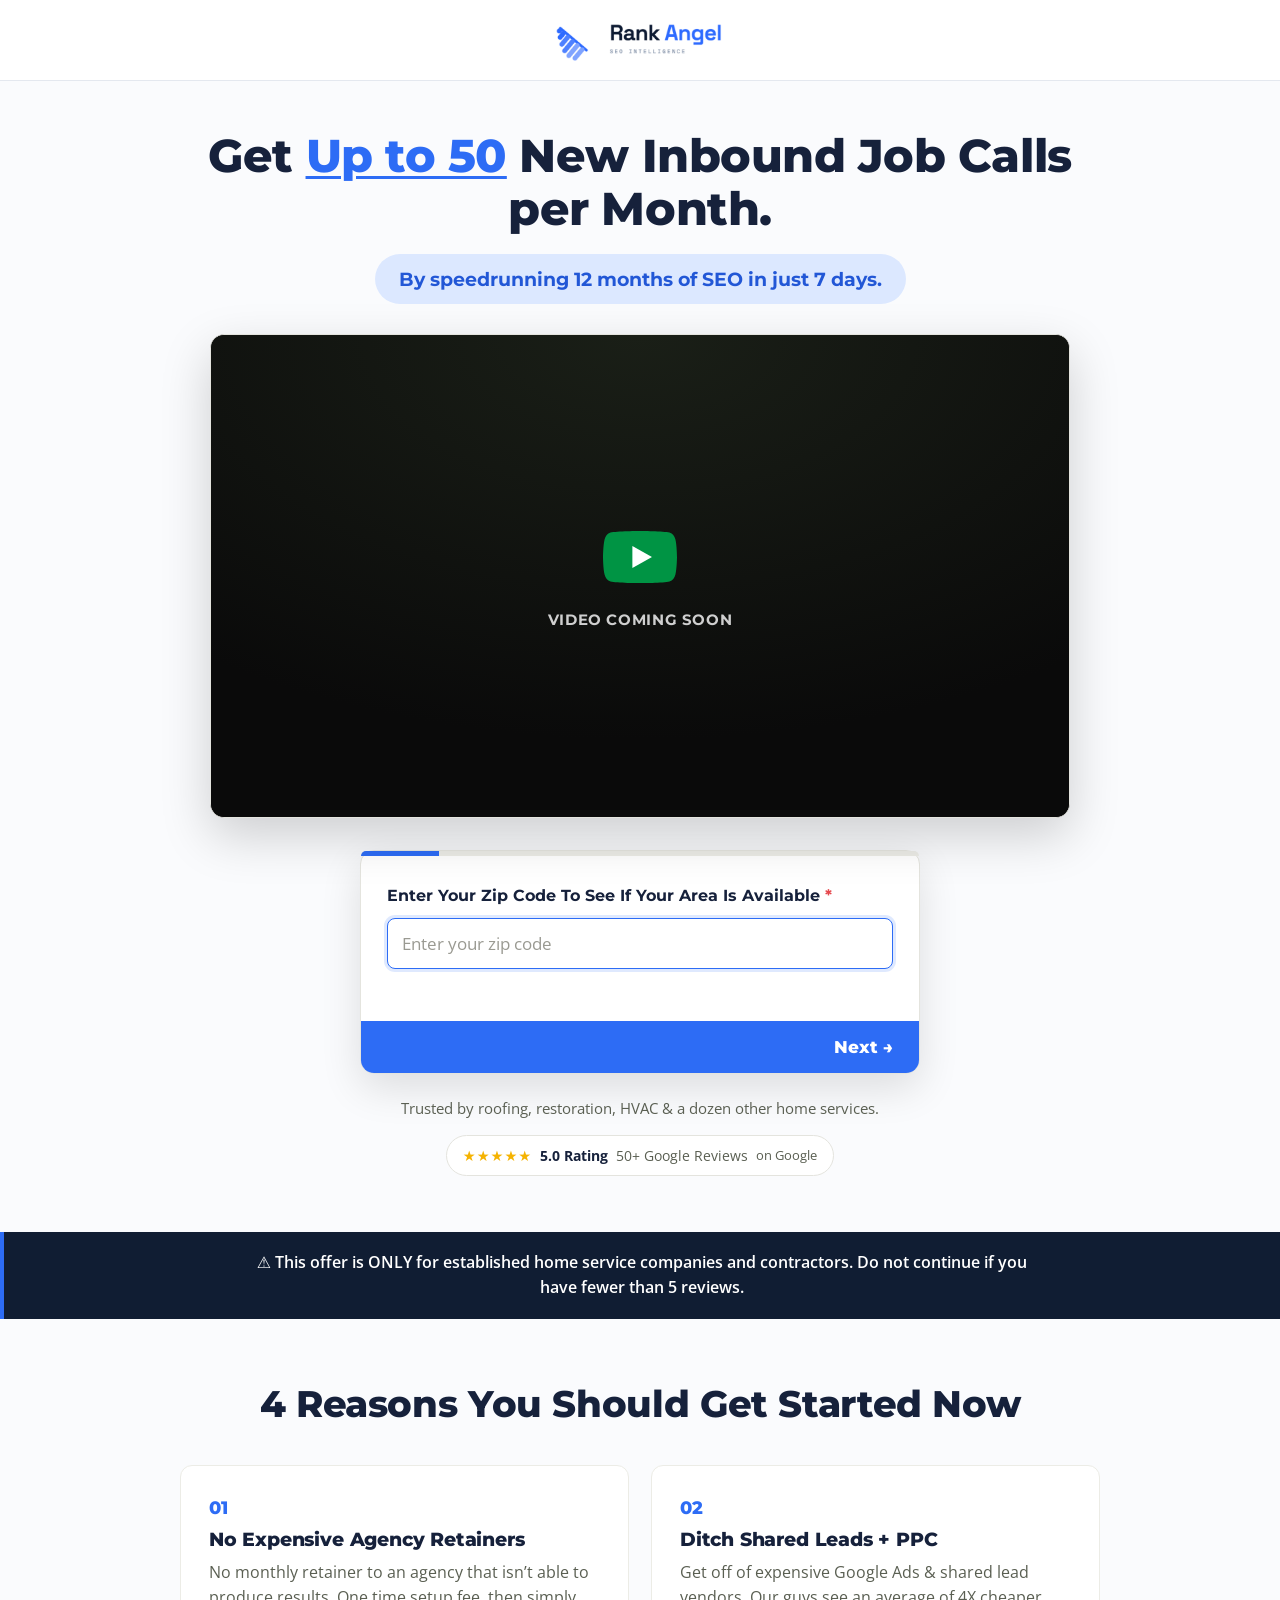
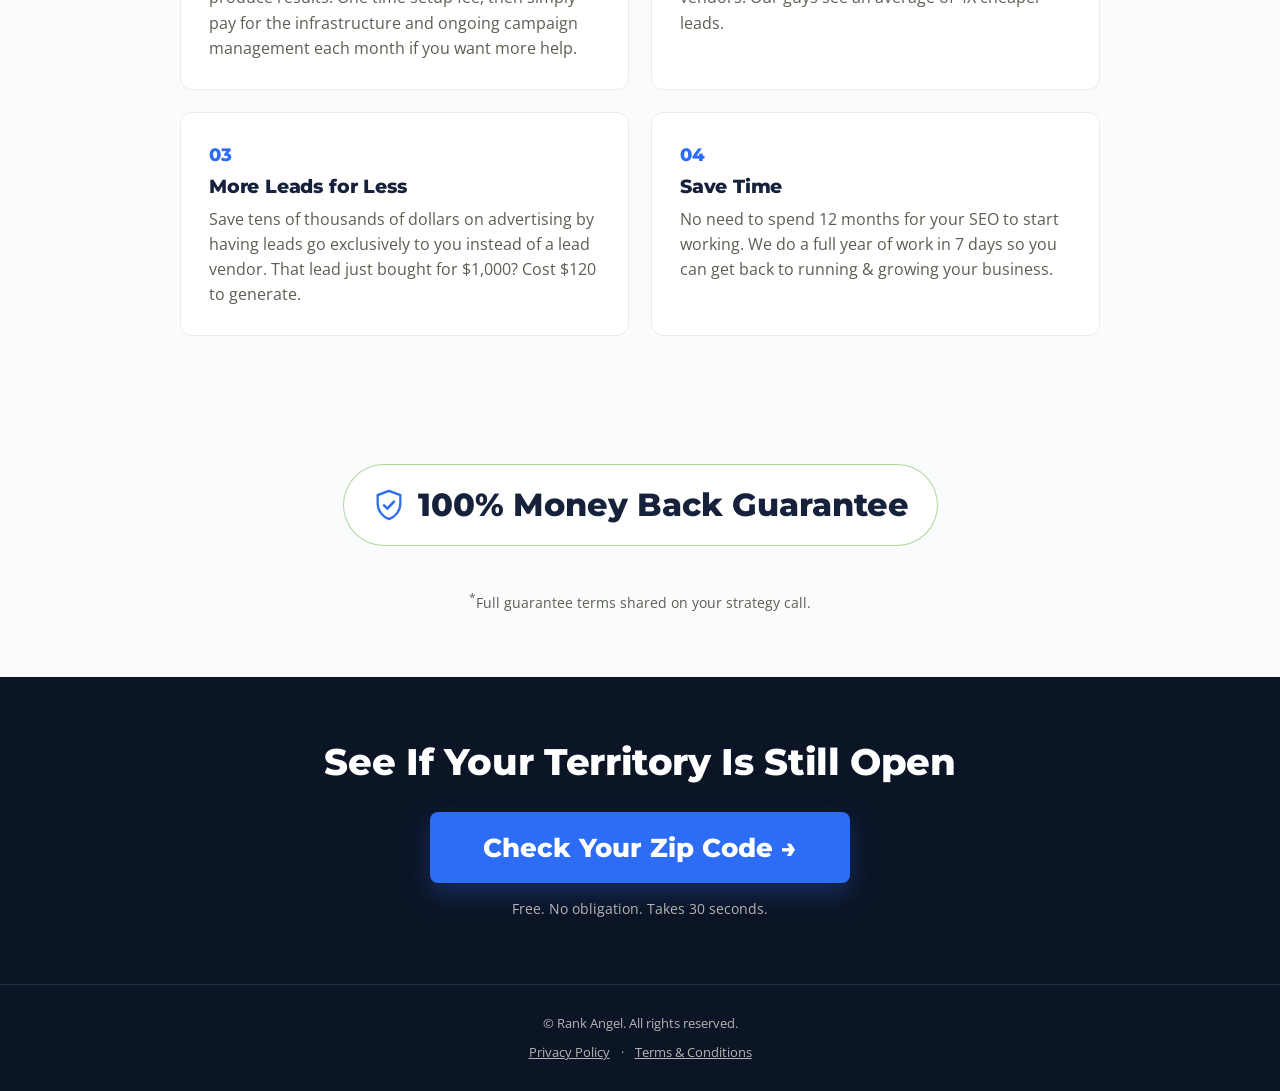
==== variant-b.html @ f2daf76f "Rank Angel Lawyers funnel — recolored duplicate of GMM funnel - Rank Angel logo + blue/navy palette " ====
<!DOCTYPE html>
<html lang="en">
<head>
  <meta charset="UTF-8" />
  <meta name="viewport" content="width=device-width, initial-scale=1.0" />
  <link rel="icon" type="image/png" href="favicon.png" />
  <title>Get Up To 50 New Inbound Job Calls Per Month | Rank Angel</title>
  <meta name="description" content="Get up to 50 new inbound job calls per month by speedrunning 12 months of SEO in just 7 days. For established home service companies." />

  <link rel="preconnect" href="https://fonts.googleapis.com" />
  <link rel="preconnect" href="https://fonts.gstatic.com" crossorigin />
  <link href="https://fonts.googleapis.com/css2?family=Montserrat:wght@700;800&family=Open+Sans:wght@400;700&display=swap" rel="stylesheet" />

  <link rel="stylesheet" href="styles.css" />

  <!-- ============ Google Tag Manager (placeholder — replace GTM-XXXXXXX) ============ -->
  <script>
    // (function(w,d,s,l,i){w[l]=w[l]||[];w[l].push({'gtm.start':new Date().getTime(),event:'gtm.js'});var f=d.getElementsByTagName(s)[0],j=d.createElement(s),dl=l!='dataLayer'?'&l='+l:'';j.async=true;j.src='https://www.googletagmanager.com/gtm.js?id='+i+dl;f.parentNode.insertBefore(j,f);})(window,document,'script','dataLayer','GTM-XXXXXXX');
  </script>
  <!-- ============ End Google Tag Manager ============ -->

  <!-- Meta Pixel Code -->
  <script>
  !function(f,b,e,v,n,t,s)
  {if(f.fbq)return;n=f.fbq=function(){n.callMethod?
  n.callMethod.apply(n,arguments):n.queue.push(arguments)};
  if(!f._fbq)f._fbq=n;n.push=n;n.loaded=!0;n.version='2.0';
  n.queue=[];t=b.createElement(e);t.async=!0;
  t.src=v;s=b.getElementsByTagName(e)[0];
  s.parentNode.insertBefore(t,s)}(window, document,'script',
  'https://connect.facebook.net/en_US/fbevents.js');
  fbq('init', '284895002928666');
  fbq('init', '1673592186892757');
  fbq('track', 'PageView');
  </script>
  <noscript><img height="1" width="1" style="display:none"
  src="https://www.facebook.com/tr?id=284895002928666&ev=PageView&noscript=1"/></noscript>
  <noscript><img height="1" width="1" style="display:none"
  src="https://www.facebook.com/tr?id=1673592186892757&ev=PageView&noscript=1"/></noscript>
  <!-- End Meta Pixel Code -->
</head>
<body data-variant="B">
  <!-- ================= Header ================= -->
  <header class="site-header">
    <img src="rank-angel-logo.png" alt="Rank Angel" />
  </header>

  <!-- ================= HERO — Variant B (50 Job Calls / AI Engine) ================= -->
  <section class="hero">
    <div class="container">
      <h1>Get <u class="hl-green">Up to 50</u> New Inbound Job Calls per Month.</h1>
      <p class="pill-subhead">By speedrunning 12 months of SEO in just 7 days.</p>
      <div class="video-slot">
        <div class="video-frame">
          <!-- ============ VIDEO: paste the VSL embed iframe here when ready ============ -->
          <div class="video-placeholder">
            <span class="vp-play"><svg viewBox="0 0 68 48" xmlns="http://www.w3.org/2000/svg"><path d="M66.5 7.7c-.8-2.9-2.5-5.4-5.4-6.2C55.8.1 34 0 34 0S12.2.1 6.9 1.5C4 2.3 2.3 4.8 1.5 7.7.1 13 0 24 0 24s.1 11 1.5 16.3c.8 2.9 2.5 5.4 5.4 6.2C12.2 47.9 34 48 34 48s21.8-.1 27.1-1.5c2.9-.8 4.6-3.3 5.4-6.2C67.9 35 68 24 68 24s-.1-11-1.5-16.3z" fill="#009444"/><path d="M27 34l18-10-18-10v20z" fill="#fff"/></svg></span>
            <p>Video coming soon</p>
          </div>
        </div>
      </div>
      <form class="multistep" novalidate>
        <div class="ms-bar"><i></i></div>
        <div class="ms-body">
          <!-- Step 1: Zip -->
          <div class="ms-step">
            <label>Enter Your Zip Code To See If Your Area Is Available <span class="req">*</span></label>
            <input class="ms-input" name="zip" type="text" inputmode="numeric" maxlength="5" placeholder="Enter your zip code" autocomplete="postal-code" />
          </div>
          <!-- Step 2: Service -->
          <div class="ms-step" hidden>
            <label>What service are you in? <span class="req">*</span></label>
            <input class="ms-input" name="service" type="text" placeholder="e.g. Roofing, Restoration, HVAC" autocomplete="off" />
          </div>
          <!-- Step 3: Problem -->
          <div class="ms-step" hidden>
            <label>Which problem is limiting your revenue growth? <span class="req">*</span></label>
            <div class="ms-dropdown">
              <input type="hidden" name="problem" value="" />
              <button type="button" class="ms-dd-toggle">
                <span class="ms-dd-label placeholder">Select one&hellip;</span>
                <svg class="ms-dd-caret" viewBox="0 0 12 8" xmlns="http://www.w3.org/2000/svg"><path d="M1 1l5 5 5-5" fill="none" stroke="#5A5F52" stroke-width="2" stroke-linecap="round" stroke-linejoin="round"/></svg>
              </button>
              <ul class="ms-dd-list" hidden>
                <li data-value="SEO is weak">SEO is weak</li>
                <li data-value="Ads aren't working or too expensive">Ads aren't working or too expensive</li>
                <li data-value="I have never marketed before">I have never marketed before</li>
                <li data-value="Insurance is unreliable">Insurance is unreliable</li>
                <li data-value="Other">Other</li>
              </ul>
            </div>
          </div>
          <!-- Step 3: Jobs / month -->
          <div class="ms-step" hidden>
            <label>How many jobs are you doing on average each month? <span class="req">*</span></label>
            <input class="ms-input" name="jobs_per_month" type="number" min="0" placeholder="e.g. 10" />
          </div>
          <!-- Step 3b: Investment -->
          <div class="ms-step" hidden>
            <label>How much do you have to invest in your business today? <span class="req">*</span></label>
            <div class="ms-dropdown">
              <input type="hidden" name="invest" value="" />
              <button type="button" class="ms-dd-toggle">
                <span class="ms-dd-label placeholder">Select one&hellip;</span>
                <svg class="ms-dd-caret" viewBox="0 0 12 8" xmlns="http://www.w3.org/2000/svg"><path d="M1 1l5 5 5-5" fill="none" stroke="#5A5F52" stroke-width="2" stroke-linecap="round" stroke-linejoin="round"/></svg>
              </button>
              <ul class="ms-dd-list" hidden>
                <li data-value="$0-$1000/mo">$0-$1000/mo</li>
                <li data-value="$1000-$2000/mo">$1000-$2000/mo</li>
                <li data-value="$2000/mo-$5000/mo">$2000/mo-$5000/mo</li>
                <li data-value="$5000-$10,000/mo">$5000-$10,000/mo</li>
              </ul>
            </div>
          </div>
          <!-- Step 4: Revenue -->
          <div class="ms-step" hidden>
            <label>What is the yearly revenue of your business? <span class="req">*</span></label>
            <div class="ms-dropdown">
              <input type="hidden" name="revenue" value="" />
              <button type="button" class="ms-dd-toggle">
                <span class="ms-dd-label placeholder">Select one&hellip;</span>
                <svg class="ms-dd-caret" viewBox="0 0 12 8" xmlns="http://www.w3.org/2000/svg"><path d="M1 1l5 5 5-5" fill="none" stroke="#5A5F52" stroke-width="2" stroke-linecap="round" stroke-linejoin="round"/></svg>
              </button>
              <ul class="ms-dd-list" hidden>
                <li data-value="$0-500K">$0-500K</li>
                <li data-value="$500K-$1M">$500K-$1M</li>
                <li data-value="$1M-$3M">$1M-$3M</li>
                <li data-value="$3M+">$3M+</li>
              </ul>
            </div>
          </div>
          <!-- Step 5: Contact -->
          <div class="ms-step" hidden>
            <label class="ms-label-top">Full Name <span class="req">*</span></label>
            <input class="ms-input" name="name" type="text" placeholder="Full Name" autocomplete="name" />
            <label class="ms-label-top">Name Of Your Company <span class="req">*</span></label>
            <input class="ms-input" name="company" type="text" placeholder="e.g. Steve&rsquo;s Roofing" autocomplete="organization" />
            <label class="ms-label-top">Phone <span class="req">*</span></label>
            <input class="ms-input" name="phone" type="tel" placeholder="Phone" autocomplete="tel" />
            <label class="ms-label-top">Email <span class="req">*</span></label>
            <input class="ms-input" name="email" type="email" placeholder="Email" autocomplete="email" />
            <label class="ms-check"><input name="terms" type="checkbox" /> <span>I agree to terms &amp; conditions provided by the company. By providing my phone number, I agree to receive text messages from the business.</span></label>
          </div>
          <div class="ms-error" aria-live="polite"></div>
        </div>
        <div class="ms-nav">
          <button type="button" class="ms-prev" hidden>&larr; Prev</button>
          <button type="button" class="ms-next">Next &rarr;</button>
          <button type="submit" class="ms-submit" hidden>Submit</button>
        </div>
      </form>
      <p class="trust-line">Trusted by roofing, restoration, HVAC &amp; a dozen other home services.</p>
      <span class="google-badge">
        <span class="stars">&#9733;&#9733;&#9733;&#9733;&#9733;</span>
        <span class="rating">5.0 Rating</span>
        <span class="reviews">50+ Google Reviews</span>
        <span class="g-label">on Google</span>
      </span>
    </div>
  </section>

  <!-- ================= SHARED BELOW THE FOLD (identical to Variant A) ================= -->

  <!-- ----- Qualifier bar ----- -->
  <div class="qualifier">
    <div class="container">
      &#9888;&#65039; This offer is ONLY for established home service companies and contractors. Do not continue if you have fewer than 5 reviews.
    </div>
  </div>

  <!-- ----- 4 Reasons ----- -->
  <section class="section section-light">
    <div class="container">
      <h2 class="section-title">4 Reasons You Should Get Started Now</h2>
      <div class="reasons-grid">
        <div class="reason-card">
          <div class="num">01</div>
          <h3>No Expensive Agency Retainers</h3>
          <p>No monthly retainer to an agency that isn&rsquo;t able to produce results. One time setup fee, then simply pay for the infrastructure and ongoing campaign management each month if you want more help.</p>
        </div>
        <div class="reason-card">
          <div class="num">02</div>
          <h3>Ditch Shared Leads + PPC</h3>
          <p>Get off of expensive Google Ads &amp; shared lead vendors. Our guys see an average of 4X cheaper leads.</p>
        </div>
        <div class="reason-card">
          <div class="num">03</div>
          <h3>More Leads for Less</h3>
          <p>Save tens of thousands of dollars on advertising by having leads go exclusively to you instead of a lead vendor. That lead just bought for $1,000? Cost $120 to generate.</p>
        </div>
        <div class="reason-card">
          <div class="num">04</div>
          <h3>Save Time</h3>
          <p>No need to spend 12 months for your SEO to start working. We do a full year of work in 7 days so you can get back to running &amp; growing your business.</p>
        </div>
      </div>
    </div>
  </section>

  <!-- ----- 100% Money Back Guarantee ----- -->
  <section class="section section-light">
    <div class="container">
      <div class="guarantee">
        <div class="guarantee-badge">
          <svg viewBox="0 0 24 24" xmlns="http://www.w3.org/2000/svg" aria-hidden="true"><path d="M12 2l8 3v6c0 5-3.4 9.4-8 11-4.6-1.6-8-6-8-11V5l8-3z" fill="none" stroke="#2D6CF5" stroke-width="1.6"/><path d="M8.5 12.2l2.4 2.4 4.6-5" fill="none" stroke="#2D6CF5" stroke-width="1.8" stroke-linecap="round" stroke-linejoin="round"/></svg>
          <span>100% Money Back Guarantee</span>
        </div>
        <p class="cta-micro"><sup>*</sup>Full guarantee terms shared on your strategy call.</p>
      </div>
    </div>
  </section>

  <!-- ----- Bottom CTA ----- -->
  <section class="section section-dark cta-block">
    <div class="container">
      <h2>See If Your Territory Is Still Open</h2>
      <button class="btn btn-lg btn-cta" data-scroll-to-form>Check Your Zip Code &rarr;</button>
      <p class="cta-micro">Free. No obligation. Takes 30 seconds.</p>
    </div>
  </section>

  <!-- ================= Footer ================= -->
  <footer class="site-footer">
    &copy; Rank Angel. All rights reserved.
    <div class="footer-links">
      <a href="https://growthmarketingco.com/privacy-policy-gmm" target="_blank" rel="noopener">Privacy Policy</a>
      <span class="sep" aria-hidden="true">&middot;</span>
      <a href="https://growthmarketingco.com/terms-and-conditions" target="_blank" rel="noopener">Terms &amp; Conditions</a>
    </div>
  </footer>

  <script src="script.js"></script>
</body>
</html>
---- styles.css ----
/* ==========================================================================
   GMM Lead-Gen Funnel — Shared Design System
   Brand matches growthmarketingco.com
   ========================================================================== */

:root {
  /* Colors — Rank Angel brand */
  --bg-dark: #0C1526;
  --bg-dark-alt: #101D33;
  --bg-light: #FAFBFD;
  --text-on-dark: #FFFFFF;
  --text-on-light: #16213B;
  --accent: #2D6CF5;
  --accent-hover: #2257D6;
  --border: #22304A;
  --red: #E5484D;
  --yellow: #FFD43B;

  /* CTA / accent (Rank Angel blue) */
  --cta: #2D6CF5;
  --cta-hover: #2257D6;
  --pill-bg: #DCE8FF;
  --pill-text: #2257D6;
  --muted-on-dark: #B5B5B5;
  --muted-on-light: #5A5F52;

  /* Type */
  --font-head: 'Montserrat', system-ui, sans-serif;
  --font-body: 'Open Sans', system-ui, sans-serif;

  /* Layout */
  --maxw: 1080px;
  --radius: 8px;
}

* { box-sizing: border-box; margin: 0; padding: 0; }

html { scroll-behavior: smooth; }

body {
  font-family: var(--font-body);
  color: var(--text-on-light);
  background: var(--bg-light);
  line-height: 1.6;
  -webkit-font-smoothing: antialiased;
}

h1, h2, h3, h4 {
  font-family: var(--font-head);
  font-weight: 800;
  line-height: 1.15;
  letter-spacing: -0.01em;
}

img { max-width: 100%; display: block; }

.container { width: 100%; max-width: var(--maxw); margin: 0 auto; padding: 0 20px; }

/* ---------- Header ---------- */
.site-header {
  background: #FFFFFF;
  padding: 16px 0;
  text-align: center;
  border-bottom: 1px solid #E4E8EF;
}
.site-header img { height: 48px; max-height: 48px; width: auto; margin: 0 auto; }

/* ---------- Buttons ---------- */
.btn {
  display: inline-flex;
  align-items: center;
  justify-content: center;
  gap: 8px;
  background: var(--accent);
  color: #0A0A0A;
  font-family: var(--font-head);
  font-weight: 800;
  font-size: 1.05rem;
  text-decoration: none;
  border: none;
  border-radius: var(--radius);
  padding: 16px 32px;
  cursor: pointer;
  transition: background 0.18s ease, transform 0.18s ease;
  text-align: center;
}
.btn:hover { background: var(--accent-hover); transform: translateY(-1px); }
.btn-lg { font-size: 1.2rem; padding: 18px 40px; width: 100%; max-width: 420px; }

/* Red CTA (reference style) */
.btn-cta {
  background: var(--cta);
  color: #fff;
  font-size: clamp(1.2rem, 3vw, 1.6rem);
  padding: 20px 48px;
  border-radius: 8px;
  box-shadow: 0 10px 24px rgba(45,108,245,0.28);
}
.btn-cta:hover { background: var(--cta-hover); }

/* ---------- Multi-step lead form ---------- */
.multistep {
  max-width: 560px;
  margin: 0 auto;
  background: #fff;
  border: 1px solid #E4E4DE;
  border-radius: 14px;
  box-shadow: 0 14px 40px rgba(0,0,0,0.12);
  text-align: left;
}
.ms-bar { height: 5px; background: #ECECE6; overflow: hidden; border-radius: 13px 13px 0 0; }
.ms-bar > i { display: block; height: 100%; width: 20%; background: var(--cta); transition: width 0.3s ease; }
.ms-body { padding: 26px 26px 22px; }
.ms-step label {
  display: block;
  font-family: var(--font-head);
  font-weight: 700;
  font-size: 1.02rem;
  color: var(--text-on-light);
  margin-bottom: 10px;
}
.ms-step .ms-label-top { margin-top: 16px; }
.ms-step .ms-label-top:first-child { margin-top: 0; }
.req { color: var(--red); }
.ms-input {
  width: 100%;
  background: #fff;
  border: 1px solid #D6D6CF;
  border-radius: 8px;
  font-size: 1.05rem;
  font-family: var(--font-body);
  padding: 13px 14px;
  color: var(--text-on-light);
}
.ms-input::placeholder { color: #9A9A92; }
.ms-input:focus { outline: none; border-color: var(--cta); box-shadow: 0 0 0 3px rgba(45,108,245,0.15); }
select.ms-input { appearance: auto; cursor: pointer; }

/* custom dropdown (stays inside the card, wraps long options) */
.ms-dropdown { position: relative; }
.ms-dd-toggle {
  width: 100%;
  display: flex;
  align-items: center;
  justify-content: space-between;
  gap: 10px;
  background: #fff;
  border: 1px solid #D6D6CF;
  border-radius: 8px;
  font-size: 1.05rem;
  font-family: var(--font-body);
  padding: 13px 14px;
  color: var(--text-on-light);
  cursor: pointer;
  text-align: left;
  line-height: 1.3;
}
.ms-dd-toggle .ms-dd-label.placeholder { color: #9A9A92; }
.ms-dd-caret { width: 13px; height: 13px; flex: 0 0 auto; transition: transform 0.2s ease; }
.ms-dropdown.open .ms-dd-caret { transform: rotate(180deg); }
.ms-dropdown.open .ms-dd-toggle { border-color: var(--cta); box-shadow: 0 0 0 3px rgba(45,108,245,0.15); }
.ms-dd-list {
  position: absolute;
  left: 0; right: 0;
  top: calc(100% + 6px);
  z-index: 40;
  margin: 0;
  padding: 6px;
  list-style: none;
  background: #fff;
  border: 1px solid #E4E4DE;
  border-radius: 10px;
  box-shadow: 0 14px 36px rgba(0,0,0,0.14);
  max-height: 260px;
  overflow-y: auto;
}
.ms-dd-list li {
  padding: 11px 12px;
  border-radius: 7px;
  cursor: pointer;
  font-size: 1rem;
  line-height: 1.3;
}
.ms-dd-list li:hover { background: #E8F0FF; }
.ms-check {
  display: flex;
  gap: 10px;
  align-items: flex-start;
  margin-top: 18px;
  font-family: var(--font-body);
  font-weight: 400;
  font-size: 0.88rem;
  color: var(--muted-on-light);
}
.ms-check input { margin-top: 3px; flex: 0 0 auto; }
.ms-check a { color: var(--cta); }
.ms-error { color: var(--red); font-size: 0.85rem; min-height: 18px; margin-top: 12px; }
.ms-nav {
  display: flex;
  align-items: stretch;
  background: var(--cta);
  overflow: hidden;
  border-radius: 0 0 13px 13px;
}
.ms-nav button {
  background: transparent;
  border: none;
  color: #fff;
  font-family: var(--font-head);
  font-weight: 800;
  font-size: 1.05rem;
  padding: 16px 26px;
  cursor: pointer;
  transition: background 0.18s ease;
}
.ms-prev { margin-right: auto; }
.ms-next, .ms-submit { margin-left: auto; background: rgba(0,0,0,0.14); }
.ms-nav button:hover { background: rgba(0,0,0,0.2); }

/* ---------- Sections ---------- */
.section { padding: 64px 0; }
.section-dark { background: var(--bg-dark); color: var(--text-on-dark); }
.section-darker { background: var(--bg-dark-alt); color: var(--text-on-dark); }
.section-light { background: var(--bg-light); color: var(--text-on-light); }

/* ---------- Hero (light, VSL/closers.io style) ---------- */
.hero {
  background: var(--bg-light);
  color: var(--text-on-light);
  padding: 48px 0 56px;
  text-align: center;
}
.hero h1 {
  font-size: clamp(1.9rem, 4.6vw, 2.9rem);
  max-width: 900px;
  margin: 0 auto 18px;
  color: var(--text-on-light);
}
/* underlined keywords, like the reference */
.hero h1 u {
  text-decoration: underline;
  text-decoration-thickness: 3px;
  text-underline-offset: 4px;
}

/* salmon-pink pill subline */
.pill-subhead {
  display: inline-block;
  background: var(--pill-bg);
  color: var(--pill-text);
  font-family: var(--font-head);
  font-weight: 700;
  font-size: clamp(0.95rem, 2.2vw, 1.2rem);
  border-radius: 100px;
  padding: 10px 24px;
  margin: 0 auto 30px;
}
.pill-subhead sup { font-size: 0.7em; }

/* centered video slot */
.video-slot {
  max-width: 860px;
  margin: 0 auto 32px;
}
.video-frame {
  position: relative;
  width: 100%;
  aspect-ratio: 16 / 9;
  border-radius: 14px;
  overflow: hidden;
  background: #0A0A0A;
  box-shadow: 0 18px 50px rgba(0,0,0,0.18);
  border: 1px solid #E4E4DE;
}
.video-frame iframe,
.video-frame video { position: absolute; inset: 0; width: 100%; height: 100%; border: 0; }
.video-placeholder {
  position: absolute; inset: 0;
  display: flex; flex-direction: column;
  align-items: center; justify-content: center;
  gap: 14px;
  background:
    radial-gradient(120% 120% at 50% 0%, #1a1f17 0%, #0A0A0A 70%);
  color: #cfcfcf;
}
.video-placeholder .vp-play {
  width: 74px; height: 74px;
  display: flex; align-items: center; justify-content: center;
}
.video-placeholder .vp-play svg { width: 74px; height: 74px; }
.video-placeholder p { font-family: var(--font-head); font-weight: 700; font-size: 0.95rem; letter-spacing: 0.04em; text-transform: uppercase; }

.hl-yellow { color: var(--yellow); }
.hl-green { color: var(--cta); }

/* Trust line + Google badge */
.trust-line {
  font-size: 0.95rem;
  color: var(--muted-on-light);
  margin: 22px auto 14px;
  max-width: 560px;
}
.google-badge {
  display: inline-flex;
  align-items: center;
  gap: 8px;
  background: #fff;
  border: 1px solid #E4E4DE;
  border-radius: 100px;
  padding: 8px 16px;
  font-size: 0.9rem;
  color: var(--text-on-light);
}
.google-badge .stars { color: #F5B301; letter-spacing: 1px; }
.google-badge .rating { font-weight: 700; }
.google-badge .reviews { color: var(--muted-on-light); }
.google-badge .g-label { color: var(--muted-on-light); font-size: 0.82rem; }

/* ---------- Qualifier bar ---------- */
.qualifier {
  background: var(--bg-dark-alt);
  color: var(--text-on-dark);
  border-left: 4px solid var(--accent);
  text-align: center;
  padding: 18px 24px;
  font-size: 1rem;
  font-weight: 600;
}
.qualifier .container { max-width: 820px; }

/* ---------- Reasons grid ---------- */
.section-title {
  text-align: center;
  font-size: clamp(1.6rem, 4vw, 2.3rem);
  margin-bottom: 40px;
}
.reasons-grid {
  display: grid;
  grid-template-columns: repeat(2, 1fr);
  gap: 22px;
  max-width: 920px;
  margin: 0 auto;
}
.reason-card {
  background: #fff;
  border: 1px solid #ECECE6;
  border-radius: 12px;
  padding: 28px;
}
.reason-card .num {
  font-family: var(--font-head);
  font-weight: 800;
  font-size: 1.1rem;
  color: var(--accent);
  margin-bottom: 6px;
}
.reason-card h3 { font-size: 1.2rem; margin-bottom: 10px; }
.reason-card p { color: var(--muted-on-light); font-size: 0.98rem; }

/* ---------- Side effects list ---------- */
.effects-list {
  list-style: none;
  max-width: 640px;
  margin: 0 auto;
  display: grid;
  gap: 16px;
}
.effects-list li {
  position: relative;
  padding: 18px 22px 18px 56px;
  background: #fff;
  border: 1px solid #ECECE6;
  border-radius: 12px;
  font-size: 1.12rem;
  font-weight: 600;
  color: var(--text-on-light);
}
.effects-list li::before {
  content: "";
  position: absolute;
  left: 20px; top: 50%;
  width: 22px; height: 22px;
  transform: translateY(-50%);
  background: var(--accent);
  border-radius: 50%;
  background-image: url("data:image/svg+xml,%3Csvg xmlns='http://www.w3.org/2000/svg' viewBox='0 0 24 24'%3E%3Cpath fill='none' stroke='%230A0A0A' stroke-width='3' stroke-linecap='round' stroke-linejoin='round' d='M5 12.5l4 4 10-10'/%3E%3C/svg%3E");
  background-size: 15px;
  background-repeat: no-repeat;
  background-position: center;
}

/* ---------- Guarantee ---------- */
.guarantee { text-align: center; }
.guarantee-badge {
  display: inline-flex;
  align-items: center;
  gap: 12px;
  font-family: var(--font-head);
  font-weight: 800;
  font-size: clamp(1.4rem, 4vw, 2rem);
  color: var(--text-on-light);
  background: #fff;
  border: 1px solid rgba(97,177,59,0.5);
  border-radius: 100px;
  padding: 14px 28px;
  margin-bottom: 28px;
}
.guarantee-badge svg { width: 34px; height: 34px; flex: 0 0 auto; }

/* ---------- Video cards ---------- */
.video-grid {
  display: grid;
  grid-template-columns: repeat(3, 1fr);
  gap: 22px;
  max-width: 980px;
  margin: 0 auto;
}
.video-card {
  background: #fff;
  border: 1px solid #ECECE6;
  border-radius: 12px;
  overflow: hidden;
  text-decoration: none;
  color: var(--text-on-light);
  transition: transform 0.18s ease, border-color 0.18s ease, box-shadow 0.18s ease;
}
.video-card:hover { transform: translateY(-3px); border-color: var(--cta); box-shadow: 0 10px 28px rgba(0,0,0,0.10); }
.video-thumb { position: relative; aspect-ratio: 16/9; background: #000; }
.video-thumb img { width: 100%; height: 100%; object-fit: cover; opacity: 0.92; }
.video-thumb .play {
  position: absolute; inset: 0; margin: auto;
  width: 58px; height: 58px;
  display: flex; align-items: center; justify-content: center;
}
.video-thumb .play svg { width: 58px; height: 58px; filter: drop-shadow(0 2px 8px rgba(0,0,0,0.5)); }
.video-card .vtitle { padding: 14px 16px; font-weight: 600; font-size: 0.98rem; }

/* ---------- Testimonials ---------- */
.quotes-grid {
  display: grid;
  grid-template-columns: repeat(3, 1fr);
  gap: 22px;
  max-width: 980px;
  margin: 0 auto;
}
.quote-card {
  background: #fff;
  border: 1px solid #ECECE6;
  border-radius: 12px;
  padding: 28px;
}
.quote-card .stars { color: var(--yellow); margin-bottom: 12px; letter-spacing: 1px; }
.quote-card blockquote { font-size: 1.05rem; font-style: italic; margin-bottom: 14px; }
.quote-card cite { font-style: normal; font-weight: 700; color: var(--muted-on-light); font-size: 0.92rem; }

/* ---------- Bottom CTA ---------- */
.cta-block { text-align: center; }
.cta-block h2 { font-size: clamp(1.6rem, 4vw, 2.3rem); margin-bottom: 28px; }
.cta-micro { color: var(--muted-on-light); font-size: 0.9rem; margin-top: 14px; }
.section-dark .cta-micro { color: var(--muted-on-dark); }

/* ---------- Modal ---------- */
.modal-overlay {
  position: fixed; inset: 0;
  background: rgba(0,0,0,0.72);
  display: none;
  align-items: center; justify-content: center;
  z-index: 1000;
  padding: 20px;
}
.modal-overlay.open { display: flex; }
.modal-card {
  background: #111;
  color: #fff;
  border: 1px solid var(--cta);
  border-radius: 14px;
  width: 100%; max-width: 420px;
  padding: 36px 30px 32px;
  position: relative;
  text-align: center;
}
.modal-card h3 { font-size: 1.4rem; margin-bottom: 8px; }
.modal-card p { color: var(--muted-on-dark); font-size: 0.95rem; margin-bottom: 22px; }
.modal-close {
  position: absolute; top: 14px; right: 16px;
  background: none; border: none; color: #888;
  font-size: 1.6rem; cursor: pointer; line-height: 1;
}
.modal-close:hover { color: #fff; }
.modal-card input {
  width: 100%;
  background: #0A0A0A;
  border: 1px solid var(--border);
  border-radius: var(--radius);
  color: #fff;
  font-size: 1.1rem;
  padding: 14px 16px;
  margin-bottom: 8px;
  text-align: center;
  letter-spacing: 2px;
}
.modal-card input:focus { outline: none; border-color: var(--cta); }
.modal-error { color: var(--red); font-size: 0.85rem; min-height: 18px; margin-bottom: 14px; text-align: left; }
.modal-card .btn { width: 100%; }
.modal-card .btn-cta {
  font-size: 1.2rem;
  padding: 16px 20px;
  white-space: nowrap;
}

/* ---------- Calendar / confirmation pages ---------- */
.page-intro { text-align: center; padding: 56px 0 24px; }
.page-intro h1 { font-size: clamp(1.7rem, 4vw, 2.6rem); margin-bottom: 14px; }
.page-intro p { color: var(--muted-on-dark); font-size: 1.1rem; max-width: 600px; margin: 0 auto; }

/* Territory "available" headline + live blinking dot */
.territory-headline {
  color: #fff;
  font-size: clamp(1.7rem, 4.4vw, 2.8rem);
  line-height: 1.2;
  margin-bottom: 12px;
}
.blink-dot {
  display: inline-block;
  width: 21px; height: 21px;
  vertical-align: middle;
  margin-left: 16px;
  border-radius: 50%;
  background: #2ECC40;
  box-shadow: 0 0 8px 1px rgba(46,204,64,0.9);
  animation: territory-pulse 1.3s ease-out infinite;
}
@keyframes territory-pulse {
  0%   { box-shadow: 0 0 8px 1px rgba(46,204,64,0.9), 0 0 0 0 rgba(46,204,64,0.7); opacity: 1; }
  70%  { box-shadow: 0 0 8px 1px rgba(46,204,64,0.9), 0 0 0 14px rgba(46,204,64,0); opacity: 0.65; }
  100% { box-shadow: 0 0 8px 1px rgba(46,204,64,0.9), 0 0 0 0 rgba(46,204,64,0); opacity: 1; }
}
@media (prefers-reduced-motion: reduce) { .blink-dot { animation: none; } }
.page-subhead {
  font-family: var(--font-head);
  font-weight: 800;
  color: var(--text-on-dark);
  font-size: clamp(1.2rem, 2.6vw, 1.55rem);
  margin-bottom: 8px;
}
.calendar-wrap { max-width: 900px; margin: 0 auto 64px; padding: 0 16px; }
.calendar-wrap iframe { width: 100%; min-height: 700px; border: none; border-radius: 12px; background: #fff; }

.confirm-body { max-width: 620px; margin: 0 auto; text-align: center; color: var(--muted-on-dark); font-size: 1.1rem; }
.confirm-body p { margin-bottom: 16px; }
.cal-buttons { display: flex; gap: 14px; justify-content: center; flex-wrap: wrap; margin: 28px 0 8px; }
.cal-buttons .btn { background: transparent; color: var(--accent); border: 1px solid var(--accent); }
.cal-buttons .btn:hover { background: var(--accent); color: #0A0A0A; }

/* ---------- Footer (no links, just legal) ---------- */
.site-footer {
  background: var(--bg-dark);
  color: var(--muted-on-dark);
  text-align: center;
  padding: 28px 20px;
  font-size: 0.82rem;
  border-top: 1px solid var(--border);
}
.footer-links {
  margin-top: 8px;
}
.footer-links a {
  color: var(--muted-on-dark);
  text-decoration: underline;
}
.footer-links a:hover {
  color: #fff;
}
.footer-links .sep {
  margin: 0 8px;
}

/* ---------- Responsive ---------- */
@media (max-width: 820px) {
  .reasons-grid { grid-template-columns: 1fr; }
  .video-grid { grid-template-columns: 1fr; }
  .quotes-grid { grid-template-columns: 1fr; }
  .section { padding: 48px 0; }
}
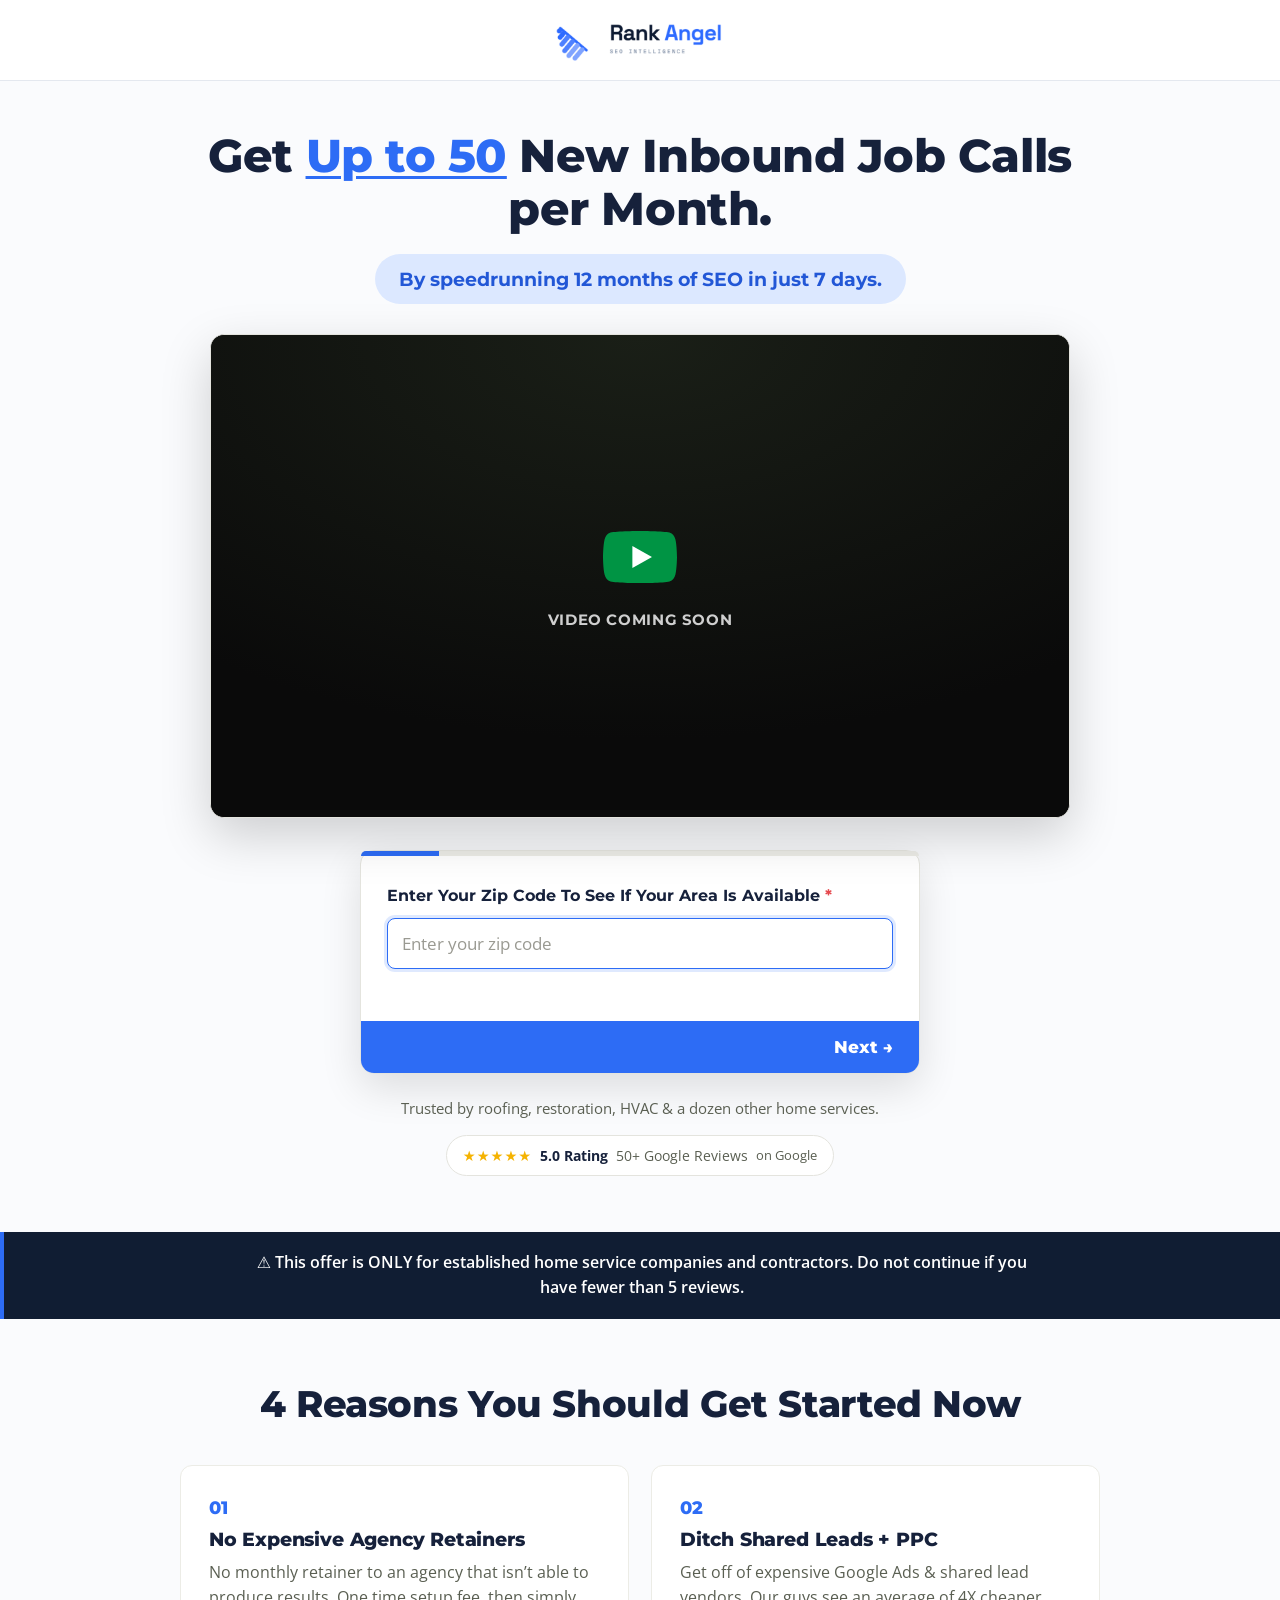
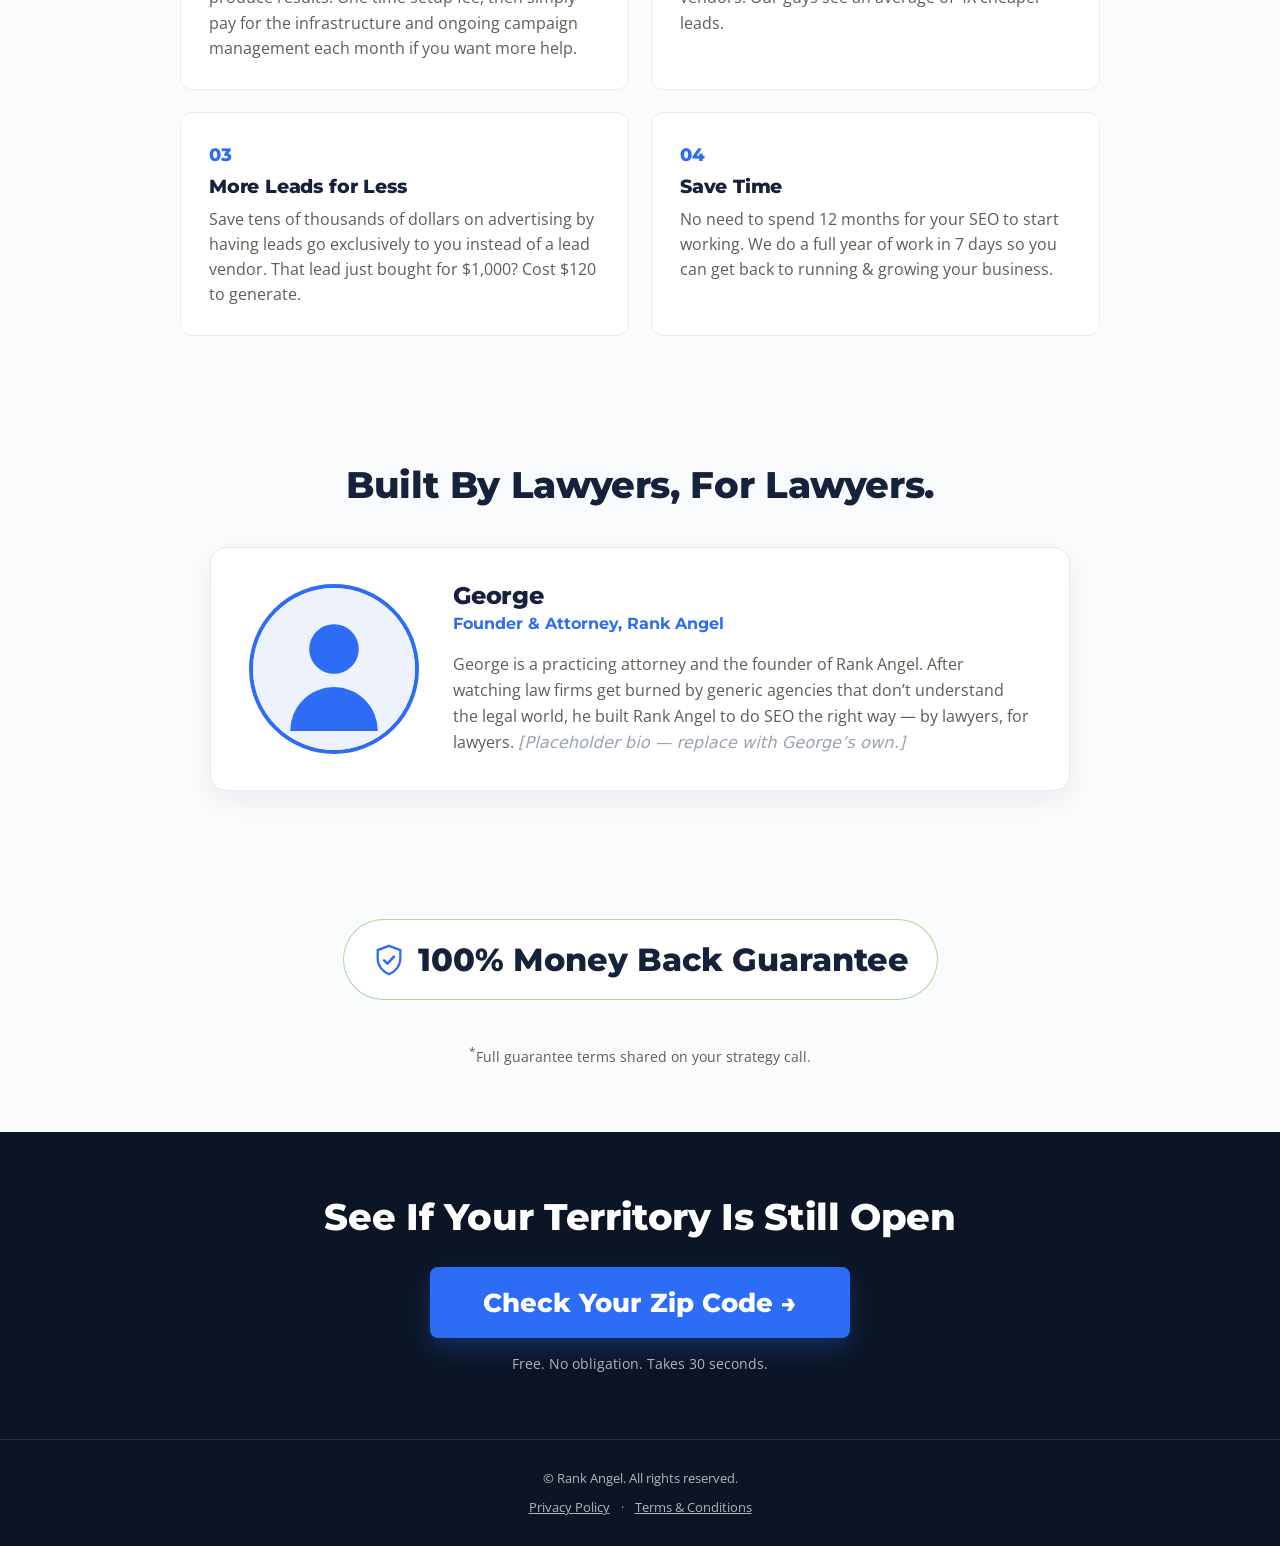
==== commit cc99feef: "Add 'Built By Lawyers, For Lawyers' founder/trust section (George) Founder card with placeholder ava" ====
--- a/variant-b.html
+++ b/variant-b.html
@@ -197,6 +197,24 @@
     </div>
   </section>
 
+  <!-- ----- Built By Lawyers (founder / trust) ----- -->
+  <section class="section section-light">
+    <div class="container">
+      <h2 class="section-title">Built By Lawyers, For Lawyers.</h2>
+      <div class="founder-card">
+        <div class="founder-photo">
+          <!-- TODO: replace placeholder with George's headshot (george.jpg) -->
+          <img src="data:image/svg+xml;utf8,<svg xmlns='http://www.w3.org/2000/svg' width='340' height='340'><rect width='340' height='340' fill='%23EDF2FC'/><circle cx='170' cy='128' r='52' fill='%232D6CF5'/><path d='M78 300 a92 92 0 0 1 184 0 z' fill='%232D6CF5'/></svg>" alt="George &mdash; Founder &amp; Attorney" />
+        </div>
+        <div class="founder-bio">
+          <h3 class="founder-name">George</h3>
+          <p class="founder-title">Founder &amp; Attorney, Rank Angel</p>
+          <p class="founder-text">George is a practicing attorney and the founder of Rank Angel. After watching law firms get burned by generic agencies that don&rsquo;t understand the legal world, he built Rank Angel to do SEO the right way &mdash; by lawyers, for lawyers. <em>[Placeholder bio &mdash; replace with George&rsquo;s own.]</em></p>
+        </div>
+      </div>
+    </div>
+  </section>
+
   <!-- ----- 100% Money Back Guarantee ----- -->
   <section class="section section-light">
     <div class="container">
--- a/styles.css
+++ b/styles.css
@@ -526,14 +526,14 @@
   vertical-align: middle;
   margin-left: 16px;
   border-radius: 50%;
-  background: #2ECC40;
-  box-shadow: 0 0 8px 1px rgba(46,204,64,0.9);
+  background: #FF3B30;
+  box-shadow: 0 0 8px 1px rgba(255,59,48,0.9);
   animation: territory-pulse 1.3s ease-out infinite;
 }
 @keyframes territory-pulse {
-  0%   { box-shadow: 0 0 8px 1px rgba(46,204,64,0.9), 0 0 0 0 rgba(46,204,64,0.7); opacity: 1; }
-  70%  { box-shadow: 0 0 8px 1px rgba(46,204,64,0.9), 0 0 0 14px rgba(46,204,64,0); opacity: 0.65; }
-  100% { box-shadow: 0 0 8px 1px rgba(46,204,64,0.9), 0 0 0 0 rgba(46,204,64,0); opacity: 1; }
+  0%   { box-shadow: 0 0 8px 1px rgba(255,59,48,0.9), 0 0 0 0 rgba(255,59,48,0.7); opacity: 1; }
+  70%  { box-shadow: 0 0 8px 1px rgba(255,59,48,0.9), 0 0 0 14px rgba(255,59,48,0); opacity: 0.65; }
+  100% { box-shadow: 0 0 8px 1px rgba(255,59,48,0.9), 0 0 0 0 rgba(255,59,48,0); opacity: 1; }
 }
 @media (prefers-reduced-motion: reduce) { .blink-dot { animation: none; } }
 .page-subhead {
@@ -575,7 +575,38 @@
   margin: 0 8px;
 }
 
+/* ---------- Founder / "built by lawyers" trust section ---------- */
+.founder-card {
+  display: flex;
+  align-items: center;
+  gap: 34px;
+  max-width: 860px;
+  margin: 0 auto;
+  background: #fff;
+  border: 1px solid #E4E8EF;
+  border-radius: 16px;
+  padding: 34px 38px;
+  box-shadow: 0 10px 30px rgba(12,21,38,0.06);
+}
+.founder-photo { flex: 0 0 auto; }
+.founder-photo img {
+  width: 170px; height: 170px;
+  border-radius: 50%;
+  object-fit: cover;
+  border: 4px solid var(--cta);
+  background: #EDF2FC;
+}
+.founder-bio { text-align: left; }
+.founder-name { font-size: 1.5rem; margin-bottom: 2px; color: var(--text-on-light); }
+.founder-title { color: var(--cta); font-weight: 700; font-family: var(--font-head); margin-bottom: 14px; }
+.founder-text { color: var(--muted-on-light); font-size: 1.02rem; line-height: 1.6; }
+.founder-text em { color: #9AA3B2; }
+
 /* ---------- Responsive ---------- */
+@media (max-width: 640px) {
+  .founder-card { flex-direction: column; text-align: center; padding: 28px 22px; }
+  .founder-bio { text-align: center; }
+}
 @media (max-width: 820px) {
   .reasons-grid { grid-template-columns: 1fr; }
   .video-grid { grid-template-columns: 1fr; }
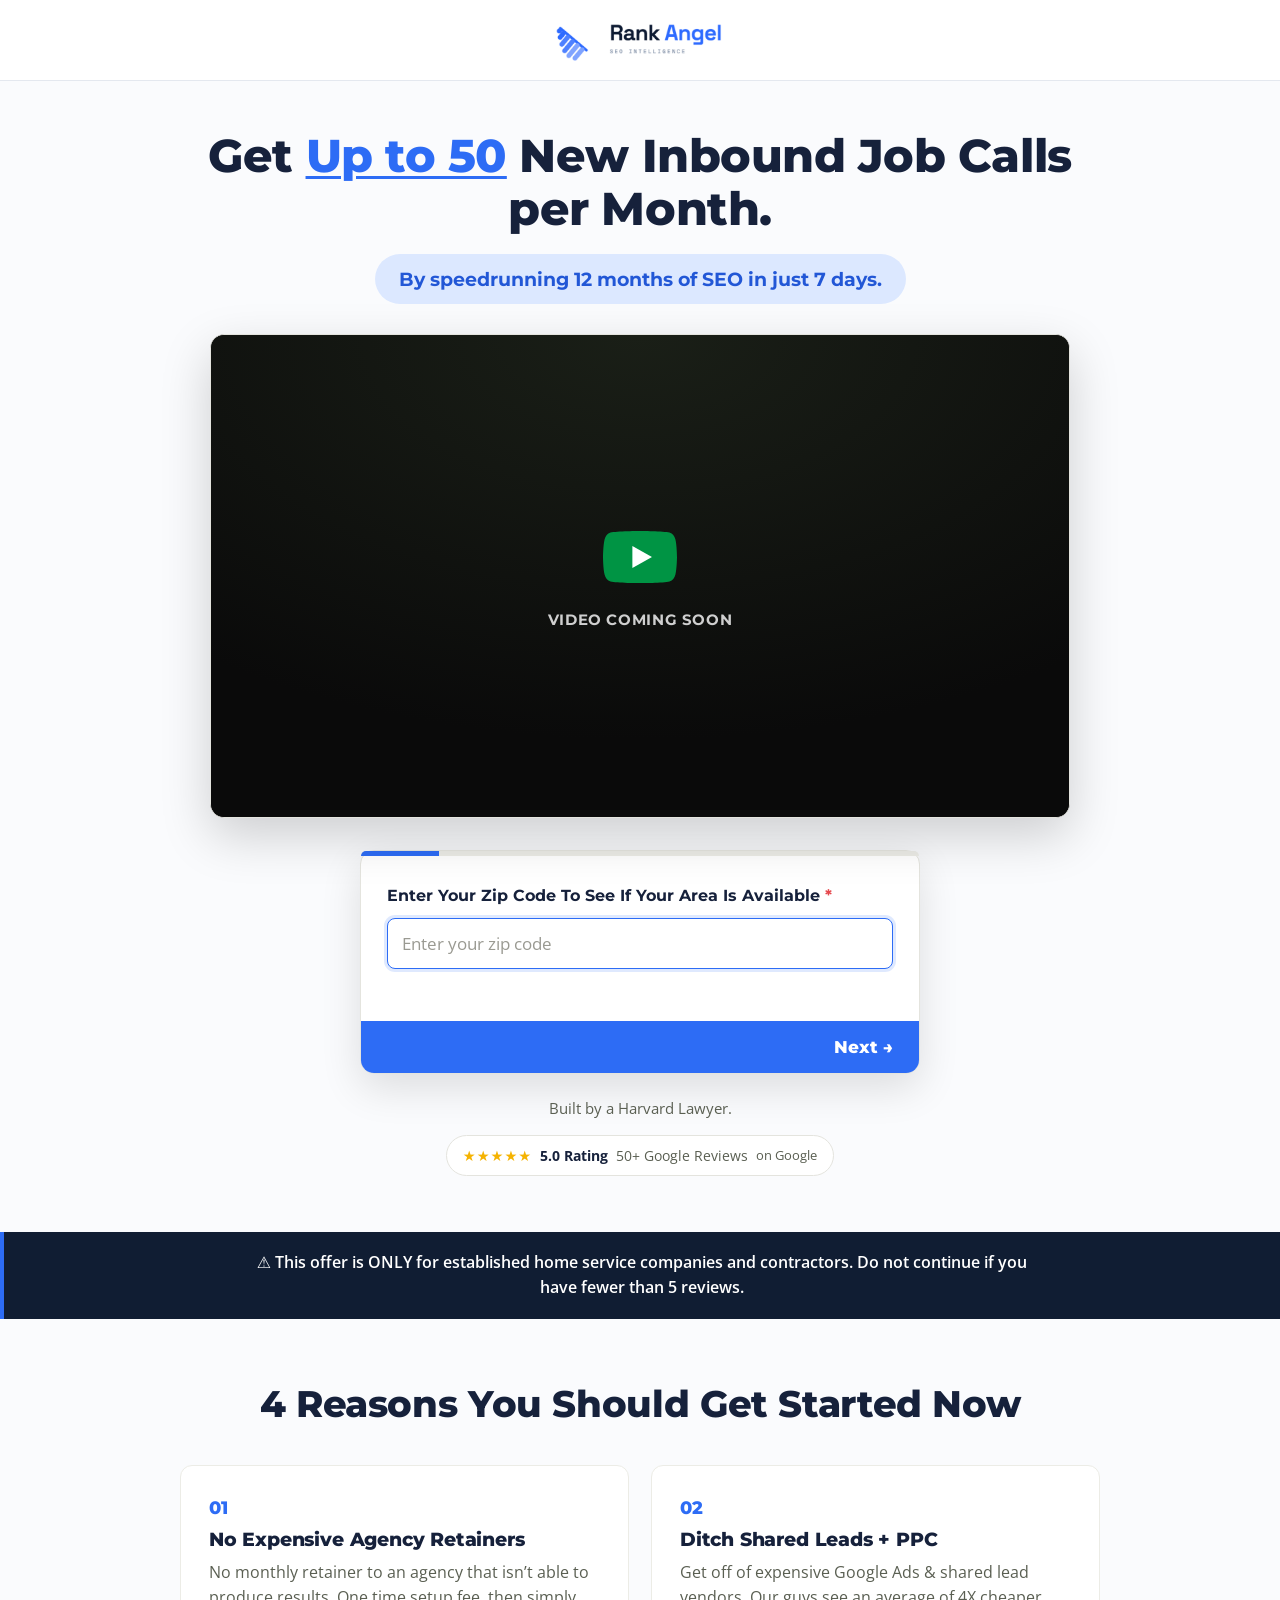
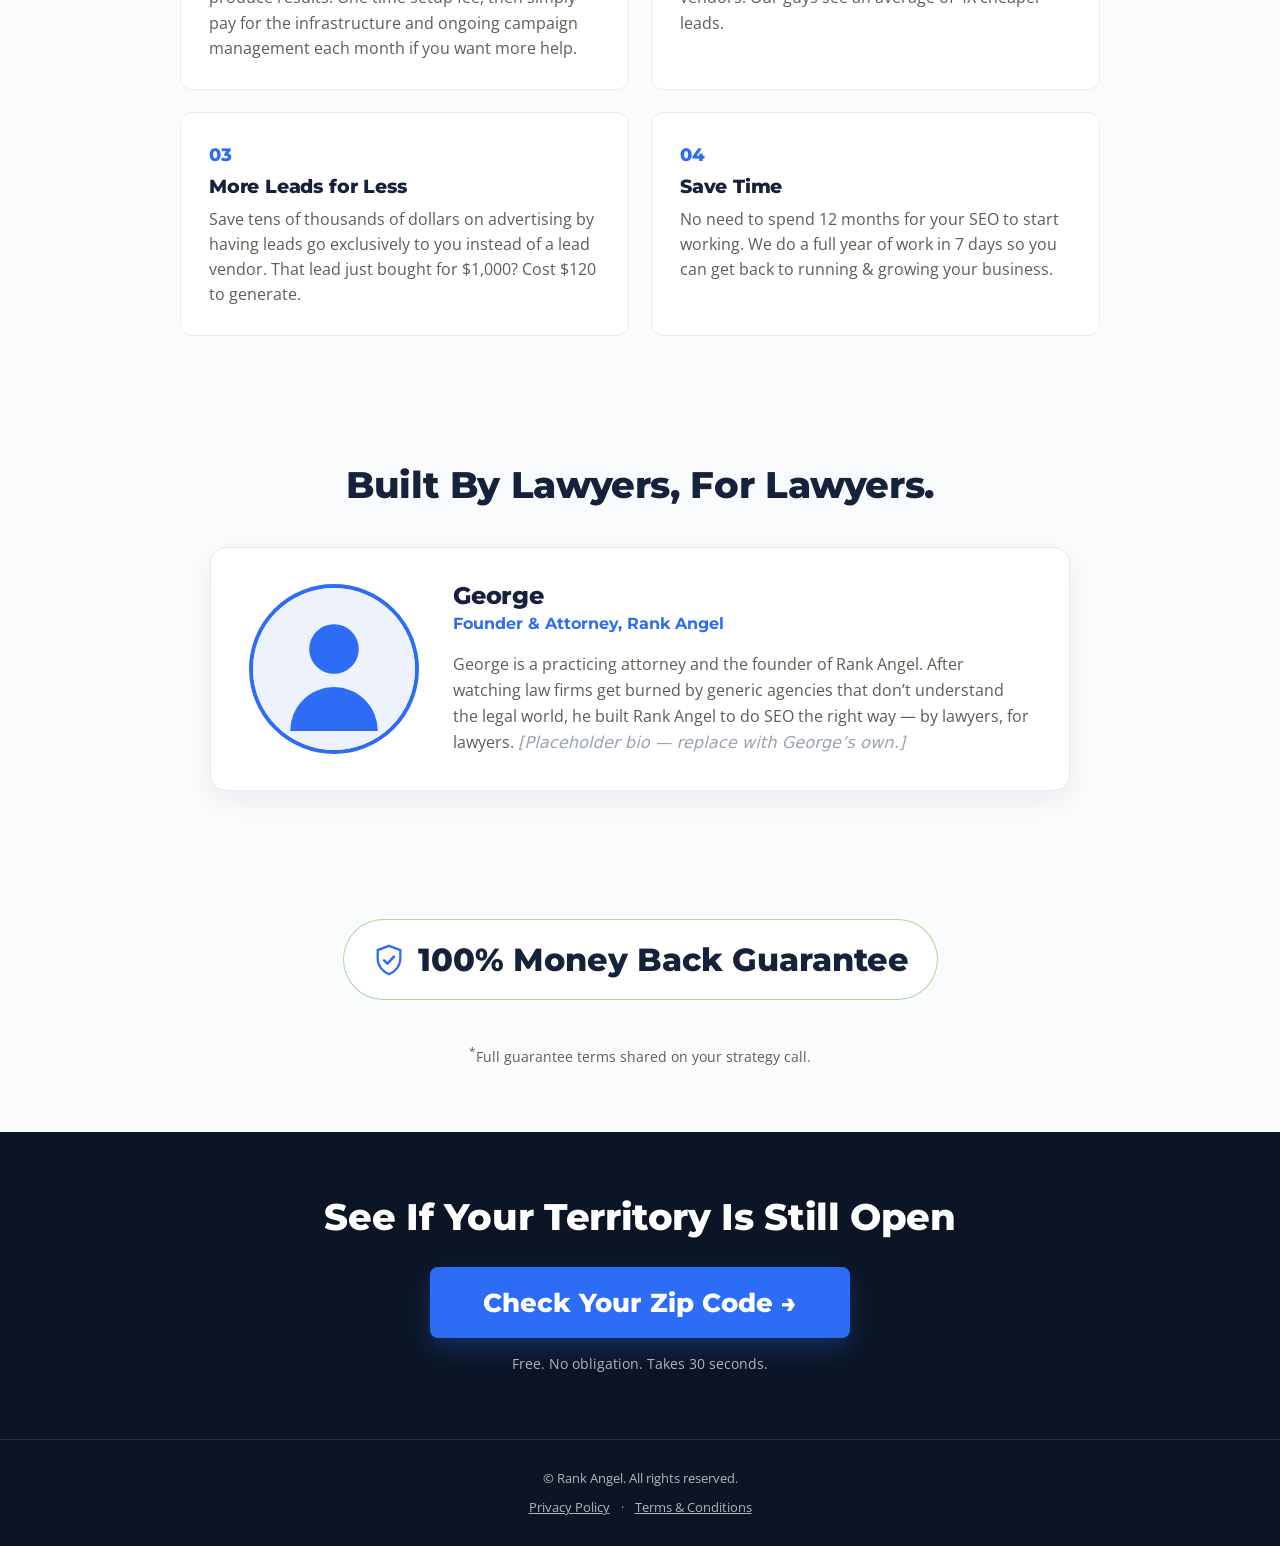
==== commit f7983ab8: "Trust line: 'Built by a Harvard Lawyer' (both variants) Co-Authored-By: Claude Opus 4.8 <noreply@ant" ====
--- a/variant-b.html
+++ b/variant-b.html
@@ -149,7 +149,7 @@
           <button type="submit" class="ms-submit" hidden>Submit</button>
         </div>
       </form>
-      <p class="trust-line">Trusted by roofing, restoration, HVAC &amp; a dozen other home services.</p>
+      <p class="trust-line">Built by a Harvard Lawyer.</p>
       <span class="google-badge">
         <span class="stars">&#9733;&#9733;&#9733;&#9733;&#9733;</span>
         <span class="rating">5.0 Rating</span>
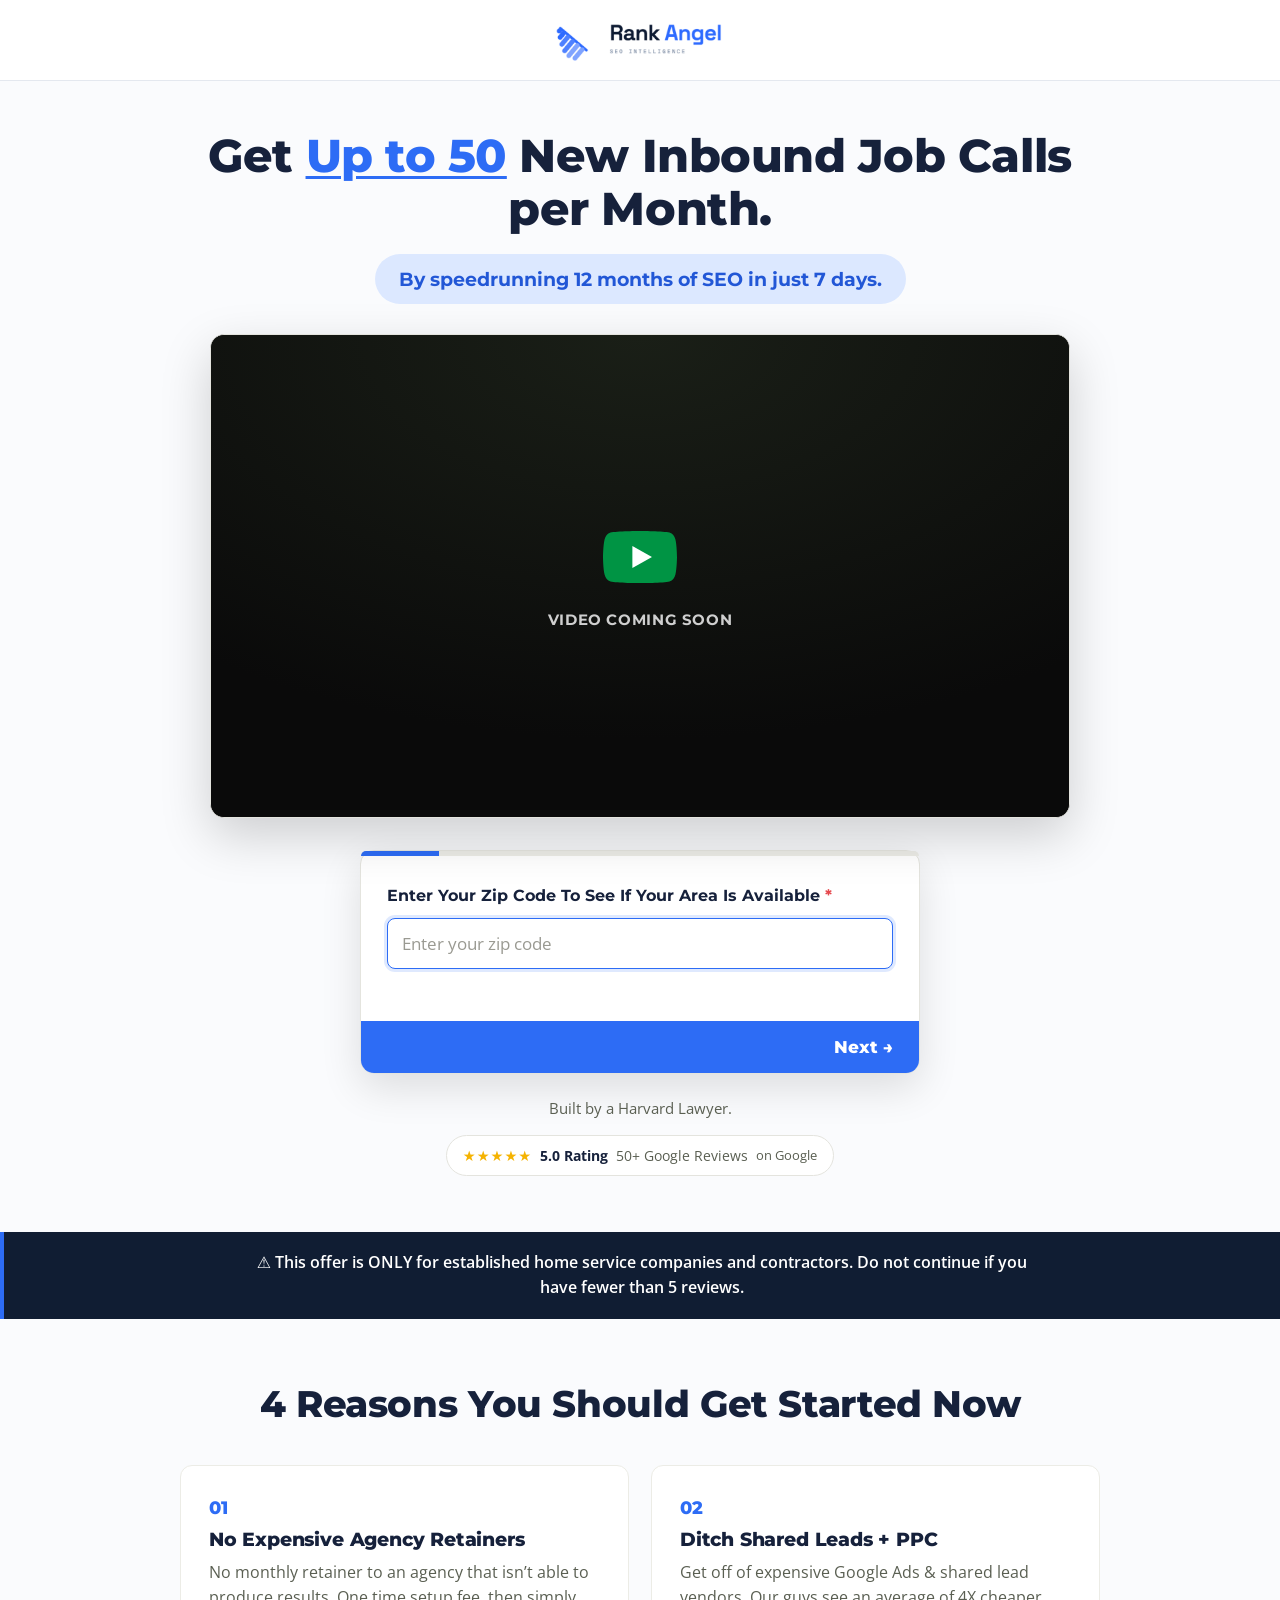
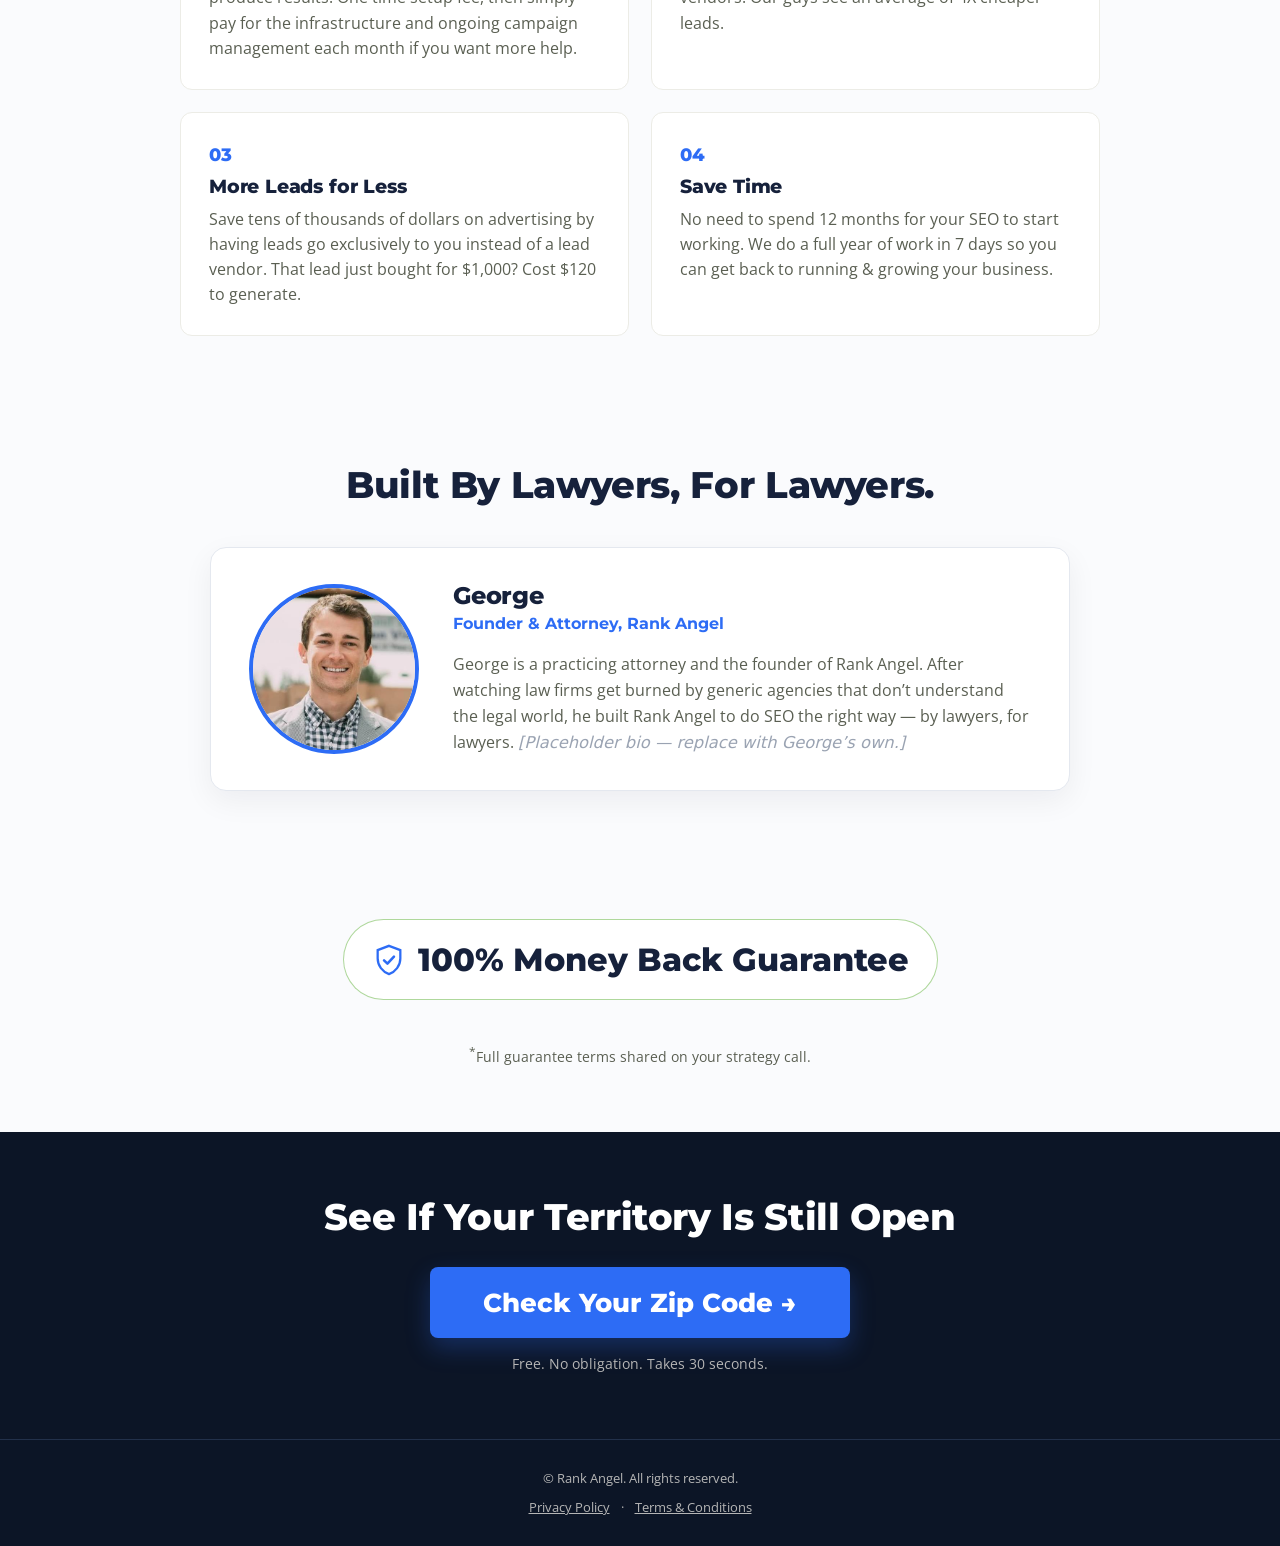
==== commit e9eba046: "Lawyers funnel: law-firm copy + founder photo - Headline -> "For Your Law Firm" (variant A) - "What " ====
--- a/variant-b.html
+++ b/variant-b.html
@@ -69,8 +69,8 @@
           </div>
           <!-- Step 2: Service -->
           <div class="ms-step" hidden>
-            <label>What service are you in? <span class="req">*</span></label>
-            <input class="ms-input" name="service" type="text" placeholder="e.g. Roofing, Restoration, HVAC" autocomplete="off" />
+            <label>What type of law do you practice? <span class="req">*</span></label>
+            <input class="ms-input" name="service" type="text" placeholder="e.g. Personal Injury, Mass Tort, Family" autocomplete="off" />
           </div>
           <!-- Step 3: Problem -->
           <div class="ms-step" hidden>
@@ -85,19 +85,19 @@
                 <li data-value="SEO is weak">SEO is weak</li>
                 <li data-value="Ads aren't working or too expensive">Ads aren't working or too expensive</li>
                 <li data-value="I have never marketed before">I have never marketed before</li>
-                <li data-value="Insurance is unreliable">Insurance is unreliable</li>
+                <li data-value="Lead vendors are too expensive">Lead vendors are too expensive</li>
                 <li data-value="Other">Other</li>
               </ul>
             </div>
           </div>
           <!-- Step 3: Jobs / month -->
           <div class="ms-step" hidden>
-            <label>How many jobs are you doing on average each month? <span class="req">*</span></label>
+            <label>How many cases are you taking in a month? <span class="req">*</span></label>
             <input class="ms-input" name="jobs_per_month" type="number" min="0" placeholder="e.g. 10" />
           </div>
           <!-- Step 3b: Investment -->
           <div class="ms-step" hidden>
-            <label>How much do you have to invest in your business today? <span class="req">*</span></label>
+            <label>What is your current marketing budget? <span class="req">*</span></label>
             <div class="ms-dropdown">
               <input type="hidden" name="invest" value="" />
               <button type="button" class="ms-dd-toggle">
@@ -134,7 +134,7 @@
             <label class="ms-label-top">Full Name <span class="req">*</span></label>
             <input class="ms-input" name="name" type="text" placeholder="Full Name" autocomplete="name" />
             <label class="ms-label-top">Name Of Your Company <span class="req">*</span></label>
-            <input class="ms-input" name="company" type="text" placeholder="e.g. Steve&rsquo;s Roofing" autocomplete="organization" />
+            <input class="ms-input" name="company" type="text" placeholder="e.g. Smith &amp; Associates" autocomplete="organization" />
             <label class="ms-label-top">Phone <span class="req">*</span></label>
             <input class="ms-input" name="phone" type="tel" placeholder="Phone" autocomplete="tel" />
             <label class="ms-label-top">Email <span class="req">*</span></label>
@@ -203,8 +203,7 @@
       <h2 class="section-title">Built By Lawyers, For Lawyers.</h2>
       <div class="founder-card">
         <div class="founder-photo">
-          <!-- TODO: replace placeholder with George's headshot (george.jpg) -->
-          <img src="data:image/svg+xml;utf8,<svg xmlns='http://www.w3.org/2000/svg' width='340' height='340'><rect width='340' height='340' fill='%23EDF2FC'/><circle cx='170' cy='128' r='52' fill='%232D6CF5'/><path d='M78 300 a92 92 0 0 1 184 0 z' fill='%232D6CF5'/></svg>" alt="George &mdash; Founder &amp; Attorney" />
+          <img src="george.png" alt="George &mdash; Founder &amp; Attorney" />
         </div>
         <div class="founder-bio">
           <h3 class="founder-name">George</h3>
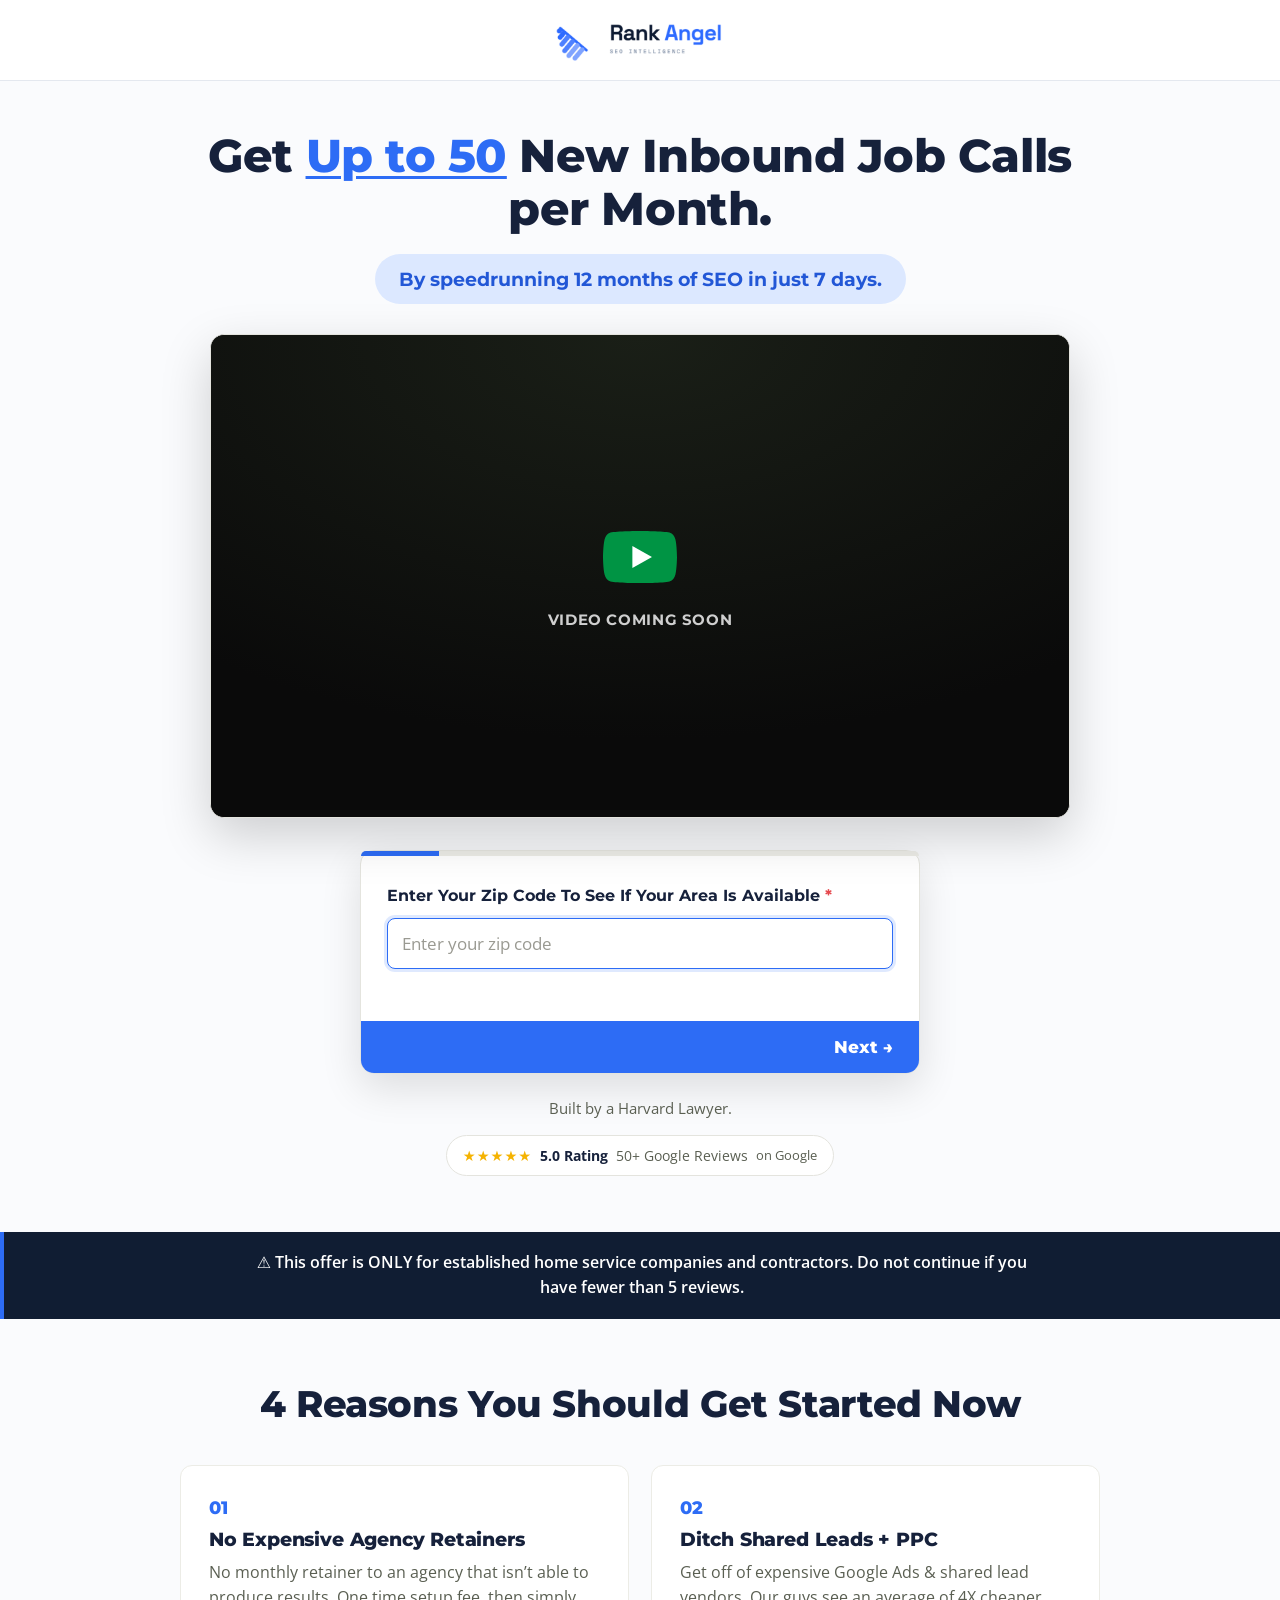
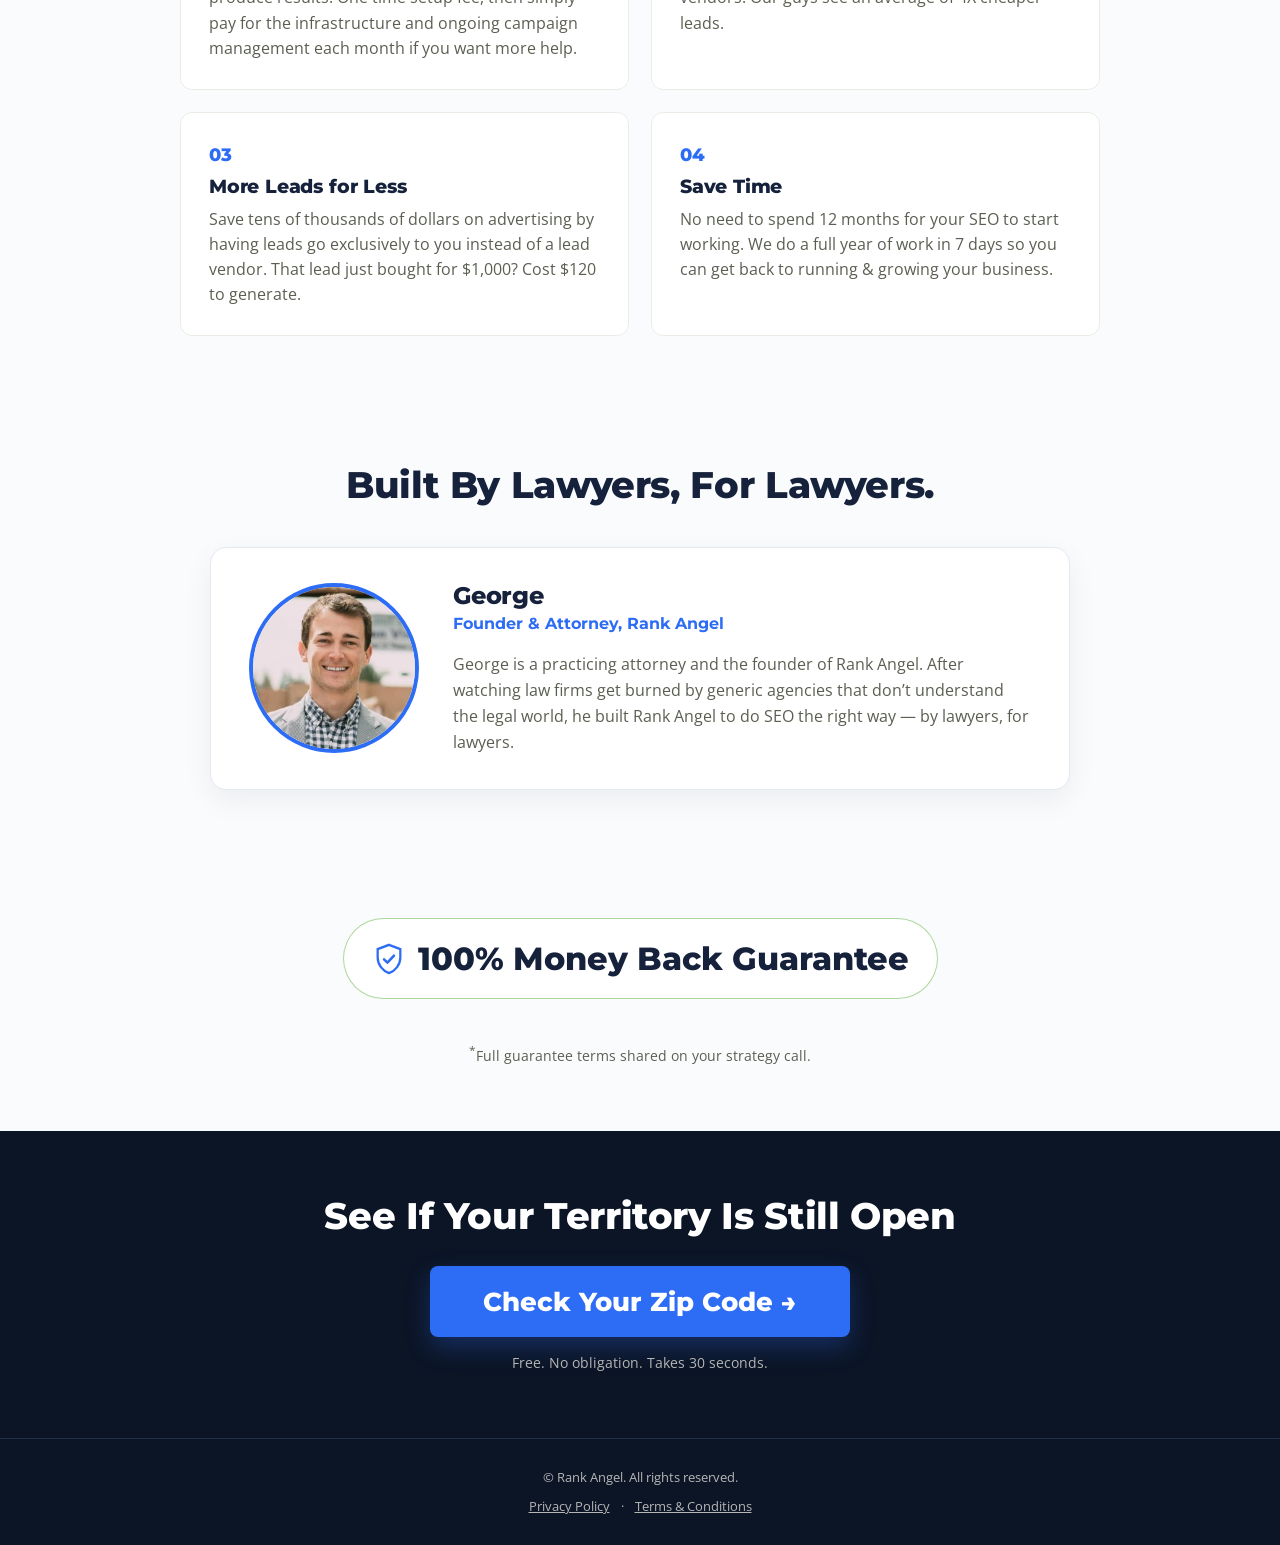
==== commit e9e973eb: "Remove placeholder bio note from founder section (both variants) Co-Authored-By: Claude Opus 4.8 <no" ====
--- a/variant-b.html
+++ b/variant-b.html
@@ -208,7 +208,7 @@
         <div class="founder-bio">
           <h3 class="founder-name">George</h3>
           <p class="founder-title">Founder &amp; Attorney, Rank Angel</p>
-          <p class="founder-text">George is a practicing attorney and the founder of Rank Angel. After watching law firms get burned by generic agencies that don&rsquo;t understand the legal world, he built Rank Angel to do SEO the right way &mdash; by lawyers, for lawyers. <em>[Placeholder bio &mdash; replace with George&rsquo;s own.]</em></p>
+          <p class="founder-text">George is a practicing attorney and the founder of Rank Angel. After watching law firms get burned by generic agencies that don&rsquo;t understand the legal world, he built Rank Angel to do SEO the right way &mdash; by lawyers, for lawyers.</p>
         </div>
       </div>
     </div>
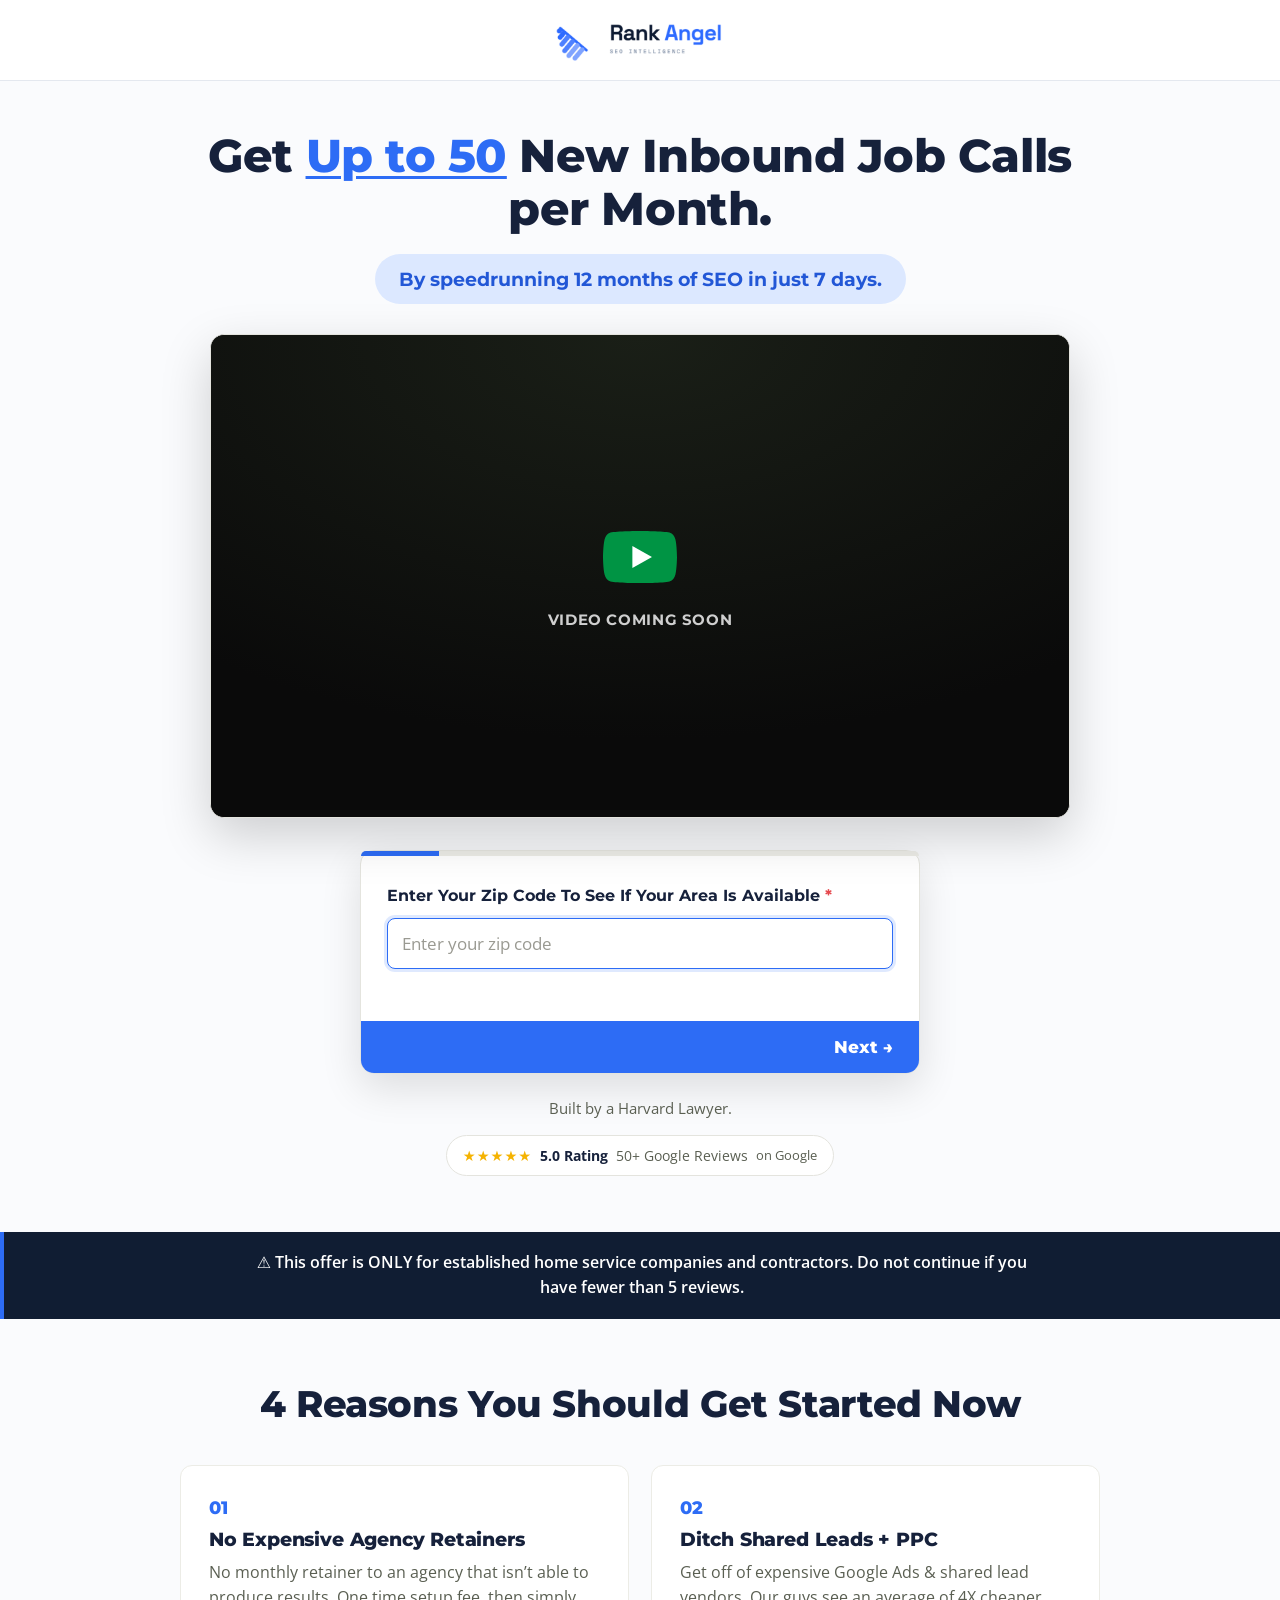
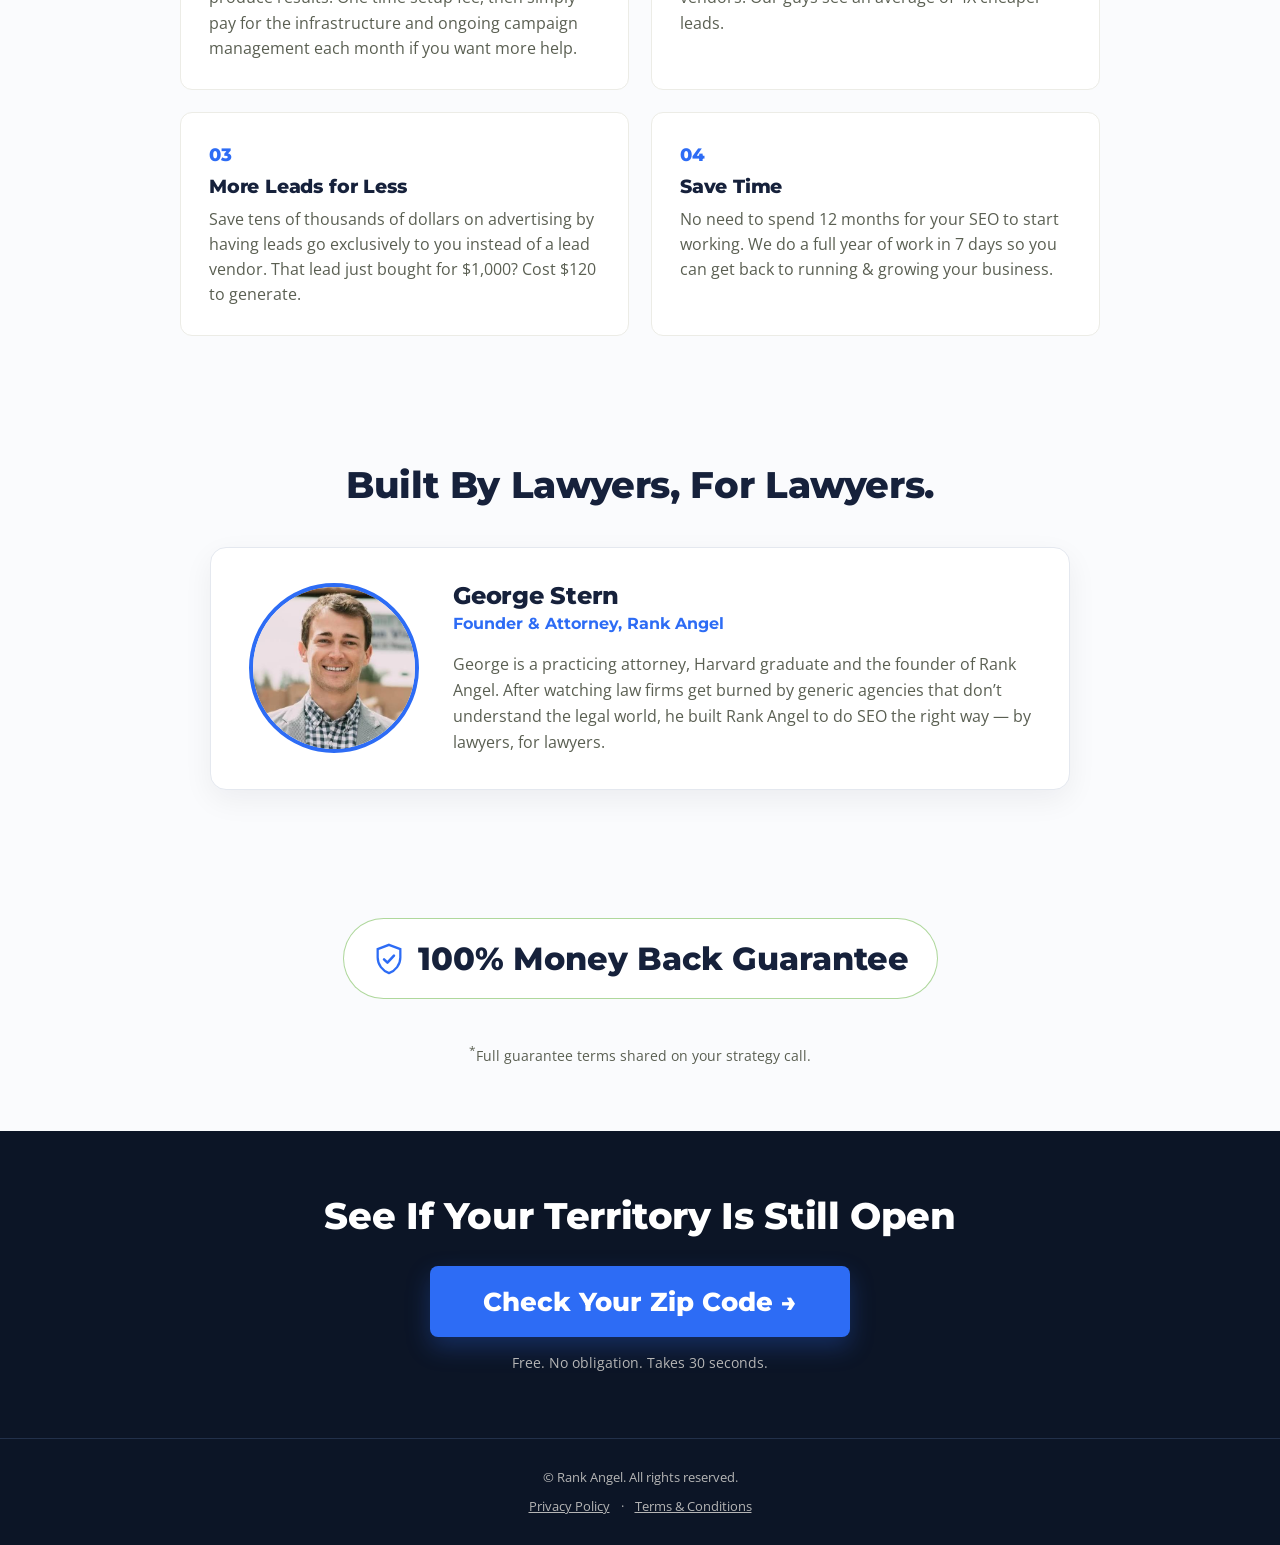
==== commit 987d6950: "Founder: name to "George Stern" + Harvard graduate in bio (both variants) Co-Authored-By: Claude Opu" ====
--- a/variant-b.html
+++ b/variant-b.html
@@ -203,12 +203,12 @@
       <h2 class="section-title">Built By Lawyers, For Lawyers.</h2>
       <div class="founder-card">
         <div class="founder-photo">
-          <img src="george.png" alt="George &mdash; Founder &amp; Attorney" />
+          <img src="george.png" alt="George Stern &mdash; Founder &amp; Attorney" />
         </div>
         <div class="founder-bio">
-          <h3 class="founder-name">George</h3>
+          <h3 class="founder-name">George Stern</h3>
           <p class="founder-title">Founder &amp; Attorney, Rank Angel</p>
-          <p class="founder-text">George is a practicing attorney and the founder of Rank Angel. After watching law firms get burned by generic agencies that don&rsquo;t understand the legal world, he built Rank Angel to do SEO the right way &mdash; by lawyers, for lawyers.</p>
+          <p class="founder-text">George is a practicing attorney, Harvard graduate and the founder of Rank Angel. After watching law firms get burned by generic agencies that don&rsquo;t understand the legal world, he built Rank Angel to do SEO the right way &mdash; by lawyers, for lawyers.</p>
         </div>
       </div>
     </div>
